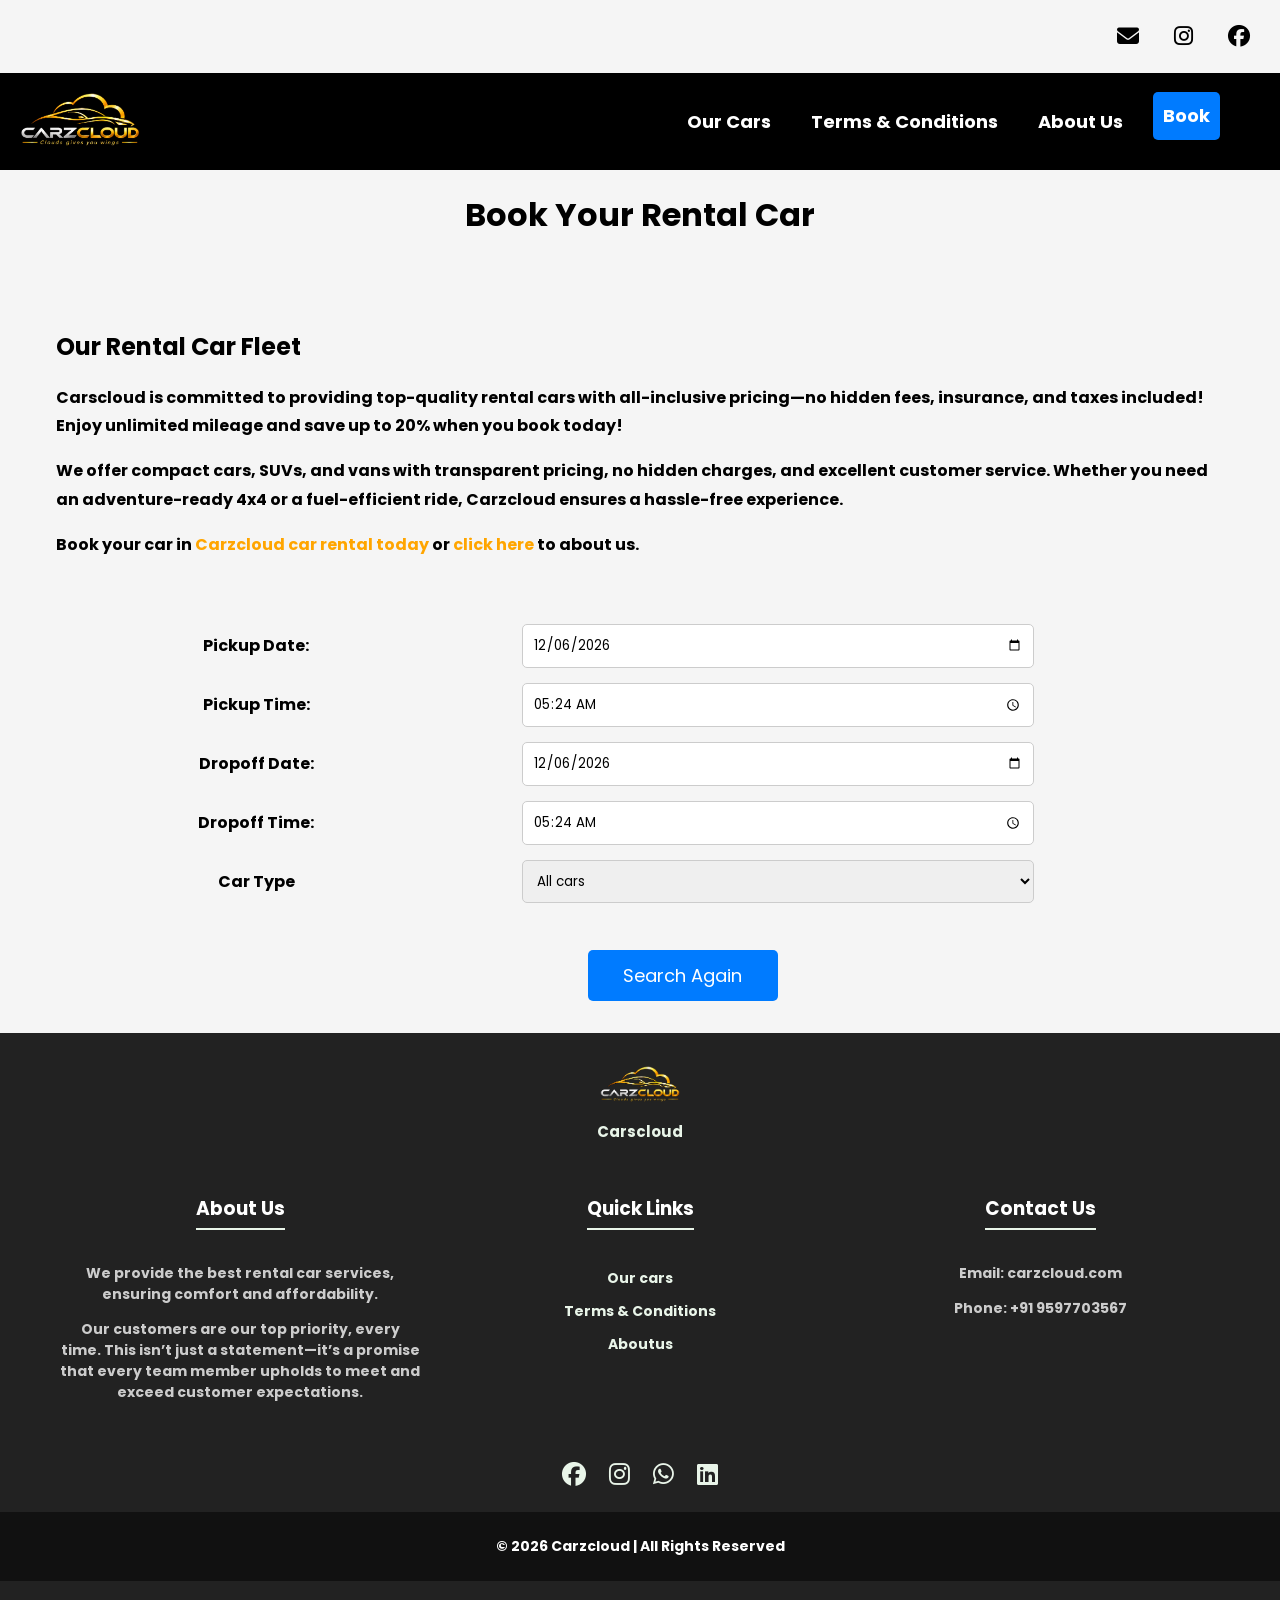
==== car.html @ d87f3efd "first commit" ====
<!DOCTYPE html>
<html lang="en">
<head>
  <meta charset="UTF-8" />
  <meta name="viewport" content="width=device-width, initial-scale=1.0"/>
  <title>Available Cars</title>
  <link href="https://fonts.googleapis.com/css2?family=Poppins:wght@300;500;700&display=swap" rel="stylesheet">
  <link rel="stylesheet" href="car.css">
  <link rel="stylesheet" href="https://cdnjs.cloudflare.com/ajax/libs/font-awesome/6.4.2/css/all.min.css">
  <style>
   
    /* ========== Responsive Design ========== */

    /* Tablets */
    @media (max-width: 992px) {
      .car-container {
        gap: 16px;
      }

      .car-card {
        width: 45%;
      }
    }

    /* Mobile Devices */
    @media (max-width: 600px) {
      .car-container {
        flex-direction: column;
        align-items: center;
      }

      .car-card {
        width: 90%;
      }
    }
  </style>
  <script>
    function toggleMenu() {
        document.querySelector('.nav-links').classList.toggle('active');
    }
</script>
</head>
<body>
  <div class="social-links">
    <a href="mailto:example@gmail.com" target="_blank">
        <i class="fa-solid fa-envelope"></i>
    </a>
    <a href="https://www.instagram.com" target="_blank">
        <i class="fa-brands fa-instagram"></i>
    </a>
    <a href="https://www.facebook.com" target="_blank">
        <i class="fa-brands fa-facebook"></i>
    </a>
</div>
<nav class="navbar" id="nav">
    <a href="index.html">
        <img src="logo1.png" alt="Logo" class="logo">
    </a>
    <div class="hamburger" onclick="toggleMenu()">&#9776;</div>
    <div class="nav-links">
        <a href="our-cars.html" class="one"><i class="fa-solid fa-car"></i>Our Cars</a>
        <a href="T&C.html" class="two"><i class="fa-solid fa-file-contract"></i>Terms & Conditions</a>
        <a href="Aboutus.html" class="three"><i class="fa-solid fa-info-circle"></i>About Us</a>
        
        <a href="car.html" class="book-btn four"><i class="fa-solid fa-calendar-check"></i>Book</a>
        <div class="icons">
            <a href="mailto:example@gmail.com" target="_blank">
                <i class="fa-solid fa-envelope"></i>
            </a>
            <a href="https://www.instagram.com" target="_blank">
                <i class="fa-brands fa-instagram"></i>
            </a>
            <a href="https://www.facebook.com" target="_blank">
                <i class="fa-brands fa-facebook"></i>
            </a>
        </div>
    </div>
</nav>


  <h1>Book Your Rental Car</h1>
  <section class="car-fleet">
    <h2>Our Rental Car Fleet</h2>
    <p><strong> Carscloud is committed to providing top-quality rental cars with all-inclusive pricing—no hidden fees, insurance, and taxes included! Enjoy unlimited mileage and save up to 20% when you book today!</strong></p>
    <p>We offer compact cars, SUVs, and vans with transparent pricing, no hidden charges, and excellent customer service. Whether you need an adventure-ready 4x4 or a fuel-efficient ride, Carzcloud ensures a hassle-free experience.</p>
    <p>
        Book your car in 
        <a href="book.html" class="green-link">Carzcloud car rental today</a> 
        or 
        <a href="Aboutus.html" class="orange-link">click here</a> 
        to about us.
      </p>
</section>

  <!-- Editable Form -->
  <form id="bookingForm">
    <div class="form-group">
        <label for="pickup-date">Pickup Date:</label>
        <input type="date" id="pickup-date" name="pickup-date" required>
    </div>

    <div class="form-group">
        <label for="pickup-time">Pickup Time:</label>
        <input type="time" id="pickup-time" name="pickup-time" required>
    </div>

    <div class="form-group">
        <label for="dropoff-date">Dropoff Date:</label>
        <input type="date" id="dropoff-date" name="dropoff-date" required>
    </div>

    <div class="form-group">
        <label for="dropoff-time">Dropoff Time:</label>
        <input type="time" id="dropoff-time" name="dropoff-time" required>
    </div>

    <div class="form-group">
      <label for="carType">Car Type</label>
      <select id="carTypeSelect" name="carType">
        <option value="all">All cars</option>
        <option value="sedan">Sedan</option>
        <option value="suv">SUV</option>
        <option value="mpv">MPV</option>
        <option value="hatchback">hatchback</option>
      </select>
    </div>

    <button type="submit" class="search-btn">Search Again</button>
  </form>

  <!-- SUV Section -->
  <div id="suv-section" class="car-section " data-type="suv" >
    <h4 id="suv">SUV</h4>
    
    <div class="car-container">
<!-- Car 1 -->
 
<div class="car-card">
  
  <img src="venue-2.avif" alt="Venue">
  <h4>V E N U E</h4>
  <p class="car-price">₹2500/day</p>
  <hr>
  <p><i class="fas fa-cogs"></i> Manual <span class="vertical-line"></span> <i class="fas fa-user"></i> 5 Passengers</p>
  <hr>
  <p><i class="fas fa-suitcase"></i> 3 Suitcase <span class="vertical-line"></span> <i class="fas fa-gas-pump"></i> Petrol</p>
  <hr>
  <p class="car-year"><i class="fas fa-chart-column"></i> Model : 2023</p>
  <a href="#" class="car-book-btn whatsapp-link" data-car="Venue">Book Now</a>
</div>

<!-- You can add more cars with the same structure and different data-car values -->




    <!-- Car 2 -->
    <div class="car-card">
      <img src="tata nexan.webp" alt="Tata Nexon">
      <h4>TATA NEXON (Sun Roof)</h4>
      <p class="car-price">₹2500/day</p>
      <hr>
      <p><i class="fas fa-cogs"></i> Manual <span class="vertical-line"></span> <i class="fas fa-user"></i> 5 Passengers</p>
      <hr>
      <p><i class="fas fa-suitcase"></i> 3 Suitcase <span class="vertical-line"></span> <i class="fas fa-gas-pump"></i> Petrol</p>
      <hr>
      <p class="car-year"><i class="fas fa-chart-column"></i> Model : 2023</p>
      <a href="#" class="car-book-btn whatsapp-link" data-car="Tata Nexon">Book Now</a>
    </div>

    <!-- Car 3 -->
    <div class="car-card">
      <img src="creta.jpg" alt="Creta">
      <h4>C R E T A</h4>
      <p class="car-price">₹2500/day</p>
      <hr>
      <p><i class="fas fa-cogs"></i> Manual <span class="vertical-line"></span> <i class="fas fa-user"></i> 5 Passengers</p>
      <hr>
      <p><i class="fas fa-suitcase"></i> 3 Suitcase <span class="vertical-line"></span> <i class="fas fa-gas-pump"></i> Petrol</p>
      <hr>
      <p class="car-year"><i class="fas fa-chart-column"></i> Model : 2023</p>
      <a href="#" class="car-book-btn whatsapp-link" data-car="Creta">Book Now</a>
    </div>
  </div>


  <!--Hatchback-->

  <div id="hatchback-section" class="car-section" data-type="hatchback"> 
    
  <h3 id="hatchback">HATCHBACK</h3>
  
  <div class="car-container">
    <!-- Car 1 -->
    <div class="car-card">
        <img src="swift.png" alt="Car 1">
        <h4>S W I F T</h4>
        <p class="car-price">₹2000/day</p> <!-- Price below car name -->
        <hr>
        <p><i class="fas fa-cogs"></i> Manual <span class="vertical-line"></span> <i class="fas fa-user"></i> 4 Passengers</p>
        <hr>
        <p><i class="fas fa-suitcase"></i> 2 Suitcase <span class="vertical-line"></span> <i class="fas fa-gas-pump"></i> Petrol</p>
        <hr>
        <p class="car-year"><i class="fas fa-chart-column"></i> Model : 2024</p> <!-- Year with calendar icon -->
        <a href="#" class="car-book-btn whatsapp-link" data-car="Swift">Book Now</a>
    </div>

    <!-- Car 2 -->
    <div class="car-card">
        <img src="baleno.jpg" alt="Car 1">
        <h4>B A L E N O</h4>
        <p class="car-price">₹2000/day</p> <!-- Price below car name -->
        <hr>
        <p><i class="fas fa-cogs"></i> Manual <span class="vertical-line"></span> <i class="fas fa-user"></i> 5 Passengers</p>
        <hr>
        <p><i class="fas fa-suitcase"></i>3 Suitcase <span class="vertical-line"></span> <i class="fas fa-gas-pump"></i> Petrol & Diesel</p>
        <hr>
        <p class="car-year"><i class="fas fa-chart-column"></i> Model : 2024</p> <!-- Year with calendar icon -->
        <a href="#" class="car-book-btn whatsapp-link" data-car="Baleno">Book Now</a>
    </div>

    <!-- Car 3 -->
    <div class="car-card">
        <img src="i20 asta.webp" alt="Car 1">
        <h4>i20  ASTA</h4>
        <p class="car-price">₹2000/day</p> <!-- Price below car name -->
        <hr>
        <p><i class="fas fa-cogs"></i> Manual <span class="vertical-line"></span> <i class="fas fa-user"></i> 5 Passengers</p>
        <hr>
        <p><i class="fas fa-suitcase"></i> 2 Suitcase <span class="vertical-line"></span> <i class="fas fa-gas-pump"></i> Diesel</p>
        <hr>
        <p class="car-year"><i class="fas fa-chart-column"></i> Model : 2020</p> <!-- Year with calendar icon -->
        <a href="#" class="car-book-btn whatsapp-link" data-car="i20 asta">Book Now</a>
    </div>


    <!-- Car 4 -->
    <div class="car-card">
        <img src="wagnor.png" alt="Car 1">
        <h4>W A G N O R</h4>
        <p class="car-price">₹2000/day</p> <!-- Price below car name -->
        <hr>
        <p><i class="fas fa-cogs"></i> Manual <span class="vertical-line"></span> <i class="fas fa-user"></i> 5 Passengers</p>
        <hr>
        <p><i class="fas fa-suitcase"></i> 2 Suitcase <span class="vertical-line"></span> <i class="fas fa-gas-pump"></i> Petrol & CNG</p>
        <hr>
        <p class="car-year"><i class="fas fa-chart-column"></i> Model : 2024</p> <!-- Year with calendar icon -->
        <a href="#" class="car-book-btn whatsapp-link" data-car="Wagnor">Book Now</a>
    </div>

    
</div>

  </div>
</div>
<div id="sedan-section" class="car-section" data-type="sedan"> <h3 id="sedan">SEDAN</h3>
  <div class="car-container">
      <!-- Car 1 -->
      <div class="car-card">
          <img src="swift dzire-2.png" alt="Car 1">
          <h4>SWIFT DZIRE </h4>
          <p class="car-price">₹2200/day</p> <!-- Price below car name -->
          <hr>
          <p>
              <i class="fas fa-cogs"></i> Manual 
              <span class="vertical-line"></span> 
              <i class="fas fa-user"></i> 5 Passengers
            </p>
            <hr>
            <p>
              <i class="fas fa-suitcase"></i> 2 Suitcase 
              <span class="vertical-line"></span> 
              <i class="fas fa-gas-pump"></i> Petrol
            </p>
            <hr>
          <p class="car-year"><i class="fas fa-chart-column"></i> Model : 2024</p> <!-- Year with calendar icon -->
            
          <a href="#" class="car-book-btn whatsapp-link" data-car="Swift dzire">Book Now</a>
      </div>
      <!-- Car 2 -->
      <div class="car-card">
          <img src="Ciaz.png" alt="Car 1">
          <h4> C I A Z (smart hybrid)</h4>
          <p class="car-price">₹2200/day</p> <!-- Price below car name -->
          <hr>
          <p><i class="fas fa-cogs"></i> Manual 
              <span class="vertical-line"></span> <i class="fas fa-user"></i> 5 Passengers</p>
          <hr>
          <p><i class="fas fa-suitcase"></i> 1 Suitcase <span class="vertical-line"></span> <i class="fas fa-gas-pump"></i> Petrol</p>
          <hr>
          <p class="car-year"><i class="fas fa-chart-column"></i> Model : 2024</p> <!-- Year with calendar icon -->
          <a href="#" class="car-book-btn whatsapp-link" data-car="Ciaz">Book Now</a>
      </div>
      <!-- Car 3 -->
      <div class="car-card">
          <img src="honda-amaze.jpeg" alt="Car 1">
          <h4>HONDA AMAZE</h4>
          <p class="car-price">₹2200/day</p> <!-- Price below car name -->
          <hr>
          <p><i class="fas fa-cogs"></i> Manual <span class="vertical-line"></span> <i class="fas fa-user"></i> 5 Passengers</p>
          <hr>
          <p><i class="fas fa-suitcase"></i> 2 Suitcase <span class="vertical-line"></span> <i class="fas fa-gas-pump"></i> Petrol</p>
          <hr>
          <p class="car-year"><i class="fas fa-chart-column"></i> Model : 2018</p> <!-- Year with calendar icon -->
          <a href="#" class="car-book-btn whatsapp-link" data-car="Honda Amaze">Book Now</a>
      </div>
  
      
  </div> </div>
<div id="mpv-section" class="car-section" data-type="mpv"> <!--MPV-->
  <h3 id="mpv">MPV</h3>
  <div class="car-container">
      
      <!-- Car 1 -->
      <div class="car-card">
          <img src="ertiga.webp" alt="Car 1">
          <h4>E R T I G A (smart hybrid)</h4>
          <p class="car-price">₹3000/day</p> <!-- Price below car name -->
          <hr>
          <p><i class="fas fa-cogs"></i> Manual <span class="vertical-line"></span> <i class="fas fa-user"></i> 7 Passengers</p>
          <hr>
          <p><i class="fas fa-suitcase"></i> 2 Suitcase <span class="vertical-line"></span> <i class="fas fa-gas-pump"></i> Petrol</p>
          <hr>
          <p class="car-year"><i class="fas fa-chart-column"></i> Model : 2024</p> <!-- Year with calendar icon -->
          <a href="#" class="car-book-btn whatsapp-link" data-car="Ertiga">Book Now</a>
      </div>
      <!-- Car 2 -->
      <div class="car-card">
          <img src="crista.jpg" alt="Car 1">
          <h4> C R I S T A</h4>
          <p class="car-price">₹3000/day</p> <!-- Price below car name -->
          <hr>
          <p><i class="fas fa-cogs"></i> Manual <span class="vertical-line"></span> <i class="fas fa-user"></i> 8 Passengers</p>
          <hr>
          <p><i class="fas fa-suitcase"></i> 2 Suitcase <span class="vertical-line"></span> <i class="fas fa-gas-pump"></i> Diesel</p>
          <hr>
          <p class="car-year"><i class="fas fa-chart-column"></i> Model : 2022</p> <!-- Year with calendar icon -->
          <a href="#" class="car-book-btn whatsapp-link" data-car="Crista">Book Now</a>
      </div>
      <!-- Car 3 -->
      <div class="car-card">
          <img src="innova.avif" alt="Car 1">
          <h4>I N N O V A</h4>
          <p class="car-price">₹3000/day</p> <!-- Price below car name -->
          <hr>
          <p><i class="fas fa-cogs"></i> Manual <span class="vertical-line"></span> <i class="fas fa-user"></i> 8 Passengers</p>
          <hr>
          <p><i class="fas fa-suitcase"></i> 3 Suitcase <span class="vertical-line"></span> <i class="fas fa-gas-pump"></i> Diesel</p>
          <hr>
          <p class="car-year"><i class="fas fa-chart-column"></i> Model : 2011</p> <!-- Year with calendar icon -->
          <a href="#" class="car-book-btn whatsapp-link" data-car="Innova">Book Now</a>
      </div>
  
      <!-- Car 4 -->
      <div class="car-card">
          <img src="xl6.webp" alt="Car 1">
          <h4>XL 6 </h4>
          <p class="car-price">₹3000/day</p> <!-- Price below car name -->
          <hr>
          <p><i class="fas fa-cogs"></i> Manual <span class="vertical-line"></span> <i class="fas fa-user"></i> 6 Passengers</p>
          <hr>
          <p><i class="fas fa-suitcase"></i> 3 Suitcase <span class="vertical-line"></span> <i class="fas fa-gas-pump"></i> Petrol</p>
          <hr>
          <p class="car-year"><i class="fas fa-chart-column"></i> Model : 2024</p> <!-- Year with calendar icon -->
          <a href="#" class="car-book-btn whatsapp-link" data-car="XL 6">Book Now</a>
      </div>
  
      <!-- Car 5 -->
      <div class="car-card">
          <img src="kia.webp" alt="Car 1">
          <h4>KIA CAREAMS</h4>
          <p class="car-price">₹3000/day</p> <!-- Price below car name -->
          <hr>
          <p><i class="fas fa-cogs"></i> Manual <span class="vertical-line"></span> <i class="fas fa-user"></i> 8 Passengers</p>
          <hr>
          <p><i class="fas fa-suitcase"></i> 3 Suitcase <span class="vertical-line"></span> <i class="fas fa-gas-pump"></i> Petrol</p>
          <hr>
          <p class="car-year"><i class="fas fa-chart-column"></i> Model : 2024</p> <!-- Year with calendar icon -->
          <a href="#" class="car-book-btn whatsapp-link" data-car="KIA Careams">Book Now</a>
      </div>
  
      <!-- Car 6 -->
      <div class="car-card">
          <img src="rumion.avif" alt="Car 1">
          <h4>R U M I O N</h4>
          <p class="car-price">₹3000/day</p> <!-- Price below car name -->
          <hr>
          <p><i class="fas fa-cogs"></i> Manual <span class="vertical-line"></span> <i class="fas fa-user"></i> 7 Passengers</p>
          <hr>
          <p><i class="fas fa-suitcase"></i> 3 Suitcase <span class="vertical-line"></span> <i class="fas fa-gas-pump"></i> Petrol</p>
          <hr>
          <p class="car-year"><i class="fas fa-chart-column"></i> Model : 2024</p> <!-- Year with calendar icon -->
          <a href="#" class="car-book-btn whatsapp-link" data-car="Rumion">Book Now</a>
      </div>
  
        
  
      
  </div>
  </div>


    <script>
      //datetime-setup-js
      document.addEventListener('DOMContentLoaded', function () {
        const pickupDateInput = document.getElementById('pickup-date');
        const pickupTimeInput = document.getElementById('pickup-time');
        const dropoffDateInput = document.getElementById('dropoff-date');
        const dropoffTimeInput = document.getElementById('dropoff-time');

        // Pad single digits for time
        function pad(n) {
          return n < 10 ? '0' + n : n;
        }

        const now = new Date();

        // Get current date and time in the correct format
        const year = now.getFullYear();
        const month = pad(now.getMonth() + 1); // Months are zero-based, so we add 1
        const day = pad(now.getDate());
        const hours = pad(now.getHours());
        const minutes = pad(now.getMinutes());

        // Format the date as YYYY-MM-DD and time as HH:MM
        const currentDate = `${year}-${month}-${day}`;
        const currentTime = `${hours}:${minutes}`;

        // Set the min attribute to ensure users can't select a past date or time
        pickupDateInput.min = currentDate;
        dropoffDateInput.min = currentDate;

        // Set the value of the inputs to the current date and time
        pickupDateInput.value = currentDate;
        pickupTimeInput.value = currentTime;
        dropoffDateInput.value = currentDate;
        dropoffTimeInput.value = currentTime;
      });
      //url-prefill-js
      function getQueryParam(param) {
        const urlParams = new URLSearchParams(window.location.search);
        return urlParams.get(param);
      }

      // Pre-fill form
      const pickupVal = getQueryParam("pickup");
      const dropoffVal = getQueryParam("dropoff");
      const carTypeVal = getQueryParam("carType");

      if (pickupVal) document.getElementById("pickup-date").value = pickupVal.split("T")[0];
      if (dropoffVal) document.getElementById("dropoff-date").value = dropoffVal.split("T")[0];
      if (carTypeVal) document.getElementById("carType").value = carTypeVal;

      // Show only matching section
      const carSections = document.querySelectorAll('.car-section');
carSections.forEach(section => {
  if (section.dataset.type === carTypeVal) {
    section.style.display = 'block'; // or 'flex' if you're using flex layout
  } else {
    section.style.display = 'none';
  }
});


      // Form-submit-js
      document.getElementById("bookingForm").addEventListener("submit", function (e) {
        e.preventDefault(); // Prevent form from submitting normally

        const pickupDate = document.getElementById("pickup-date").value;
        const pickupTime = document.getElementById("pickup-time").value;
        const dropoffDate = document.getElementById("dropoff-date").value;
        const dropoffTime = document.getElementById("dropoff-time").value;
        const carType = document.getElementById("carType").value;

        if (!pickupDate || !pickupTime || !dropoffDate || !dropoffTime || !carType) {
          alert("Please fill in all fields!");
          return;
        }

        const pickup = `${pickupDate}T${pickupTime}`;
        const dropoff = `${dropoffDate}T${dropoffTime}`;
        const query = `pickup=${encodeURIComponent(pickup)}&dropoff=${encodeURIComponent(dropoff)}&carType=${encodeURIComponent(carType)}`;
        window.location.href = `car.html?${query}`;
      });
    </script>

    <!--whatsapp-handler-js -->
    <script>
      const phoneNumber = '919597703567'; // Your WhatsApp number in international format (without +)
    
      // Attach click listener to all buttons with the class .whatsapp-link
      document.querySelectorAll('.whatsapp-link').forEach(button => {
        button.addEventListener('click', function (e) {
          e.preventDefault();
    
          // Get the car name from the clicked button
          const carName = this.getAttribute('data-car');
    
          // Get pickup and dropoff values
          const pickupDate = document.getElementById("pickup-date").value;
          const pickupTime = document.getElementById("pickup-time").value;
          const dropoffDate = document.getElementById("dropoff-date").value;
          const dropoffTime = document.getElementById("dropoff-time").value;
    
          // Format the WhatsApp message
          const message = `Hi, I would like to book a car.\n\n Pick-Up: ${pickupDate} at ${pickupTime}\n Drop-Off: ${dropoffDate} at ${dropoffTime}\n  Selected Car: ${carName}`;
    
          // Create the WhatsApp URL
          const whatsappURL = `https://wa.me/${phoneNumber}?text=${encodeURIComponent(message)}`;
    
          // Open WhatsApp in a new tab
          window.open(whatsappURL, '_blank');
        });
      });
    </script>
    <!-- Cars Filterations-js-->
    <script>
      document.getElementById('carTypeSelect').addEventListener('change', function () {
        const selected = this.value;
        const sections = document.querySelectorAll('.car-section');
    
        sections.forEach(section => {
          if (selected === 'all' || section.dataset.type === selected) {
            section.style.display = 'block';
          } else {
            section.style.display = 'none';
          }
        });
      });
    </script>
    <!--smooth-scroll-filter-js-->
    <script>
      document.getElementById("bookingForm").addEventListener("submit", function(e) {
        e.preventDefault();
    
        const selectedType = document.getElementById("carType").value;
        const carSections = document.querySelectorAll(".car-section");
    
        carSections.forEach(section => {
          if (section.dataset.type === selectedType) {
            section.style.display = "block";
          } else {
            section.style.display = "none";
          }
        });
    
        const activeSection = document.querySelector(`.car-section[data-type="${selectedType}"]`);
        if (activeSection) {
          activeSection.scrollIntoView({ behavior: "smooth" });
        }
      });
    
      document.querySelectorAll(".whatsapp-link").forEach(button => {
        button.addEventListener("click", function (e) {
          e.preventDefault();
          const carName = this.dataset.car;
          const pickupDate = document.getElementById("pickup-date").value;
          const pickupTime = document.getElementById("pickup-time").value;
          const dropoffDate = document.getElementById("dropoff-date").value;
          const dropoffTime = document.getElementById("dropoff-time").value;
    
          const message = `Hi! I want to book the ${carName}.\nPickup: ${pickupDate} at ${pickupTime}\nDropoff: ${dropoffDate} at ${dropoffTime}`;
          const whatsappURL = `https://wa.me/919500423279?text=${encodeURIComponent(message)}`;
    
          window.open(whatsappURL, "_blank");
        });
      });
    </script>
    
    <!--Footer-->
     <!--Footer-->
 <footer class="footer">
  <div class="footer-top">
      <a href="index.html">
      <img src="logo1.png" alt="Company Logo" class="footer-logo">
      <h2 class="company-name">Carscloud</h2>
  </a>
  </div>
  
  <div class="footer-container">
      <div class="footer-section">
          <h3>About Us</h3>
          <p>We provide the best rental car services, ensuring comfort and affordability.</p>
          <p>Our customers are our top priority, every time. This isn’t just a statement—it’s a promise that every team member upholds to meet and exceed customer expectations.</p>
      </div>
      <div class="footer-section">
          <h3>Quick Links</h3>
          <ul>
            <li><a href="our-cars.html">Our cars</a></li>
            <li><a href="T&C.html">Terms & Conditions</a></li>
            <li><a href="Aboutus.html">Aboutus</a></li>
              
          </ul>
      </div>
      <div class="footer-section">
          <h3>Contact Us</h3>
          <p>Email: <a href="mailto:info@yourrental.com">carzcloud.com</a></p>
          <p>Phone: +91 9597703567</p>
          <p></p>
      </div>
  </div>

  <div class="fsocial-links">
      <a href="https://facebook.com" target="_blank"><i class="fab fa-facebook"></i></a>
      <a href="https://www.instagram.com/wheelz_45/profilecard/?igsh=aXlkZXZvZGpjbXlo" target="_blank"><i class="fab fa-instagram"></i></a>
      <a href="https://wa.me/919876543210" target="_blank"><i class="fab fa-whatsapp"></i></a>
      <a href="https://linkedin.com" target="_blank"><i class="fab fa-linkedin"></i></a>
  </div>

  <div class="footer-bottom">
      <p>&copy; 2026 Carzcloud | All Rights Reserved</p>
  </div>
</footer>


  
</body>
</html>
---- car.css ----
* {
    max-width: 100%;
    box-sizing: border-box;
    box-sizing: border-box;
    font-family: 'Poppins', sans-serif;
}
 
        body {
            font-weight: bold;
            font-family: 'Poppins', sans-serif;
            margin: 0;
            padding: 0;
            background: none;
        }
        .social-links {
            display: flex;
            justify-content: flex-end;
            gap: 15px;
            padding: 10px 20px;
        }
        .social-links a {
            
            font-size: 22px;
            padding: 10px;
            border-radius: 50%;
            color: white;
            text-decoration: none;
            transition: 0.3s;
        }
        .social-links a:hover {
            background-color: rgba(0, 0, 0, 0.1);
        }
        .social-links a[href^="mailto"]:hover {
            background-color: #D44638;
            color: white;
        }
        .social-links a[href*="instagram"]:hover {
            background-color: #C13584;
            color: white;
        }
        .social-links a[href*="facebook"]:hover {
            background-color: #1877F2;
            color: white;
        }
        .navbar {
            display: flex;
            align-items: center;
            justify-content: space-between;
            padding: 15px 20px;
            background-color: rgba(255, 255, 255, 0.8);
            position: relative;
            z-index: 1;
        }

        #nav{
            width: 100%;
            height: 100%;
        }
        .logo {
            width: 120px;
            cursor: pointer;
        }
        .nav-links {
            display: flex;
            flex-direction: row;
            gap: 20px;
        }
        .nav-links a {
            text-decoration: none;
            font-size: 18px;
            padding: 10px;
            display: flex;
            align-items: center;
            gap: 10px;
        }

        
        .nav-links a i {
            display: none;
        }
        .book-btn {
            background-color: #007BFF;
            color: white;
            padding: 12px 30px;
            border-radius: 5px;
            text-decoration: none;
            font-size: 18px;
            transition: 0.3s;
        }
        .book-btn:hover {
            background-color: #0056b3;
        }
        .hamburger {
            display: none;
            font-size: 30px;
            cursor: pointer;
        }
        
        
        @media (max-width: 768px) {
            .social-links {
                display: none;
            }
            .hamburger {
                display: block;
                color: white;
            }
            .nav-links {
                display: none;
                flex-direction: column;
                align-items: center;
                width: 100%;
                position: absolute;
                top: 100%;
                left: 0;
                background-color: white;
            }
            .nav-links.active {
                display: flex;
            }
            .nav-links a i {
                display: inline;
            }
            .nav-links .icons {
                display: flex;
                flex-direction: row;
                justify-content: center;
                padding: 10px 0;
            }
        }
        
       .hero-section {
    display: flex;
    justify-content: space-between;
    align-items: center;
    padding: 50px;
    color: black;
    height: 550px;
    position: relative; /* Ensures pseudo-element is positioned correctly */
    z-index: 0; /* Set to 0 to be below the navbar */
}

/* Add a dull overlay to just the background */
.hero-section::before {
    content: '';
    position: absolute;
    top: 0;
    left: 0;
    right: 0;
    bottom: 0;
    background: url('1.jpg') no-repeat center center/cover; /* Background image */
    filter: brightness(50%); /* Dull the background image */
    z-index: -1; /* Ensure the overlay is behind the text */
}

/* Navbar styles */
.navbar {
    position: relative;
    z-index: 10; /* Ensure navbar stays above the background */
    display: flex;
    align-items: center;
    justify-content: space-between;
    padding: 15px 20px;
    background-color: rgba(255, 255, 255, 0.8);
    width: 100%;
}
  body {
      font-family: Arial, sans-serif;
      margin: 0;
      padding: 0;
      background-color: #f5f5f5;
      text-align: center;
    }
    .form-container {
        color: lightseagreen;
        background: rgba(255, 255, 255, 0);
        padding: 20px;
        border-radius: 10px;
        width: 450px;
        margin-left: 150px;  /* Added margin to push the form to the right */
        display: block;
        order: 1; /* Order 1 for desktop */
    }
    .form-container i{
        color: lightblue;
    }
    .form-group {
        display: flex;
        align-items: center;
        gap: 10px;
        margin-bottom: 15px;
    }

    .form-group label {
        width: 40%;
    }

    input {
        width: 40%;
        padding: 10px;
        border-radius: 5px;
        border: 1px solid #ccc;
    }
    select{
        position: relative;
        z-index: 9999; /* Makes sure the dropdown is above other content */
        width: 40%;
        padding: 10px;
        border-radius: 5px;
        border: 1px solid #ccc;
    }
    .search-btn {
        background-color: #007BFF;
        color: white;
        padding: 12px 20px;
        border: none;
        border-radius: 5px;
        font-size: 18px;
        cursor: pointer;
        transition: background-color 0.3s;
        margin-left: 85px;
        width: 190px;
        margin-top: 2rem;
        margin-bottom: 2rem;
    }

    .search-btn:hover {
        background-color: #0056b3;
    }

    .date-time {
        display: flex;
        gap: 10px;
    }

    

    /* Booking Text */
    .booking-text {
        font-size: 32px;
        font-weight: bold;
        text-align: left;
    }

    .social-links {
      display: flex;
      justify-content: flex-end;
      gap: 15px;
      padding: 10px 20px;
  }
  .social-links a {
      font-size: 22px;
      padding: 10px;
      border-radius: 50%;
      color: black;
      text-decoration: none;
      transition: 0.3s;
  }
  .social-links a:hover {
      background-color: rgba(0, 0, 0, 0.1);
  }
  .social-links a[href^="mailto"]:hover {
      background-color: #D44638;
      color: white;
  }
  .social-links a[href*="instagram"]:hover {
      background-color: #C13584;
      color: white;
  }
  .social-links a[href*="facebook"]:hover {
      background-color: #1877F2;
      color: white;
  }
    .navbar {
      display: flex;
      align-items: center;
      justify-content: space-between;
      padding: 15px 20px;
      background-color: rgba(255, 255, 255, 0.8);
      position: relative;
      z-index: 1;
  }

  #nav{
    width: 100%;
    height: 100%;
    background-color: black;
  }
  .logo {
      width: 120px;
      cursor: pointer;
  }
  .nav-links {
      display: flex;
      flex-direction: row;
      gap: 20px;
  }
  .nav-links a {
      text-decoration: none;
      color: white;
      font-size: 18px;
      padding: 10px;
      display: flex;
      align-items: center;
      gap: 10px;
      transition: color 0.3s ease;
  }
  .nav-links a:hover {
      color: orange;
  }
  .nav-links a i {
      display: none;
  }
  .book-btn {
      background-color: #007BFF;
      color: white;
      padding: 12px 30px;
      border-radius: 5px;
      text-decoration: none;
      font-size: 18px;
      transition: 0.3s;
      margin-bottom: 0.7rem;
  }
  .book-btn:hover {
      background-color: #0056b3;
  }
  
  /* Mobile Styles */
  .hamburger {
      display: none;
      font-size: 30px;
      cursor: pointer;
  }
  .desktop-car-links{
      gap: 10rem;
  }
  
  /* Desktop Styles */
  @media (min-width: 769px) {
      .desktop-car-links {
          display: flex;
          justify-content: center;
          background-color: rgba(255, 255, 255, 0.8);
          padding: 10px 20px;
      }
      .desktop-car-links a {
          padding: 10px 15px;
          color: black;
          text-decoration: none;
      }
      .desktop-car-links a:hover {
          color: orange;
      }
  
      /* Horizontal line between the desktop car links */
      .desktop-car-links a + a {
          border-left: 1px solid #ddd; /* Adds vertical lines between links */
      }
  
      /* Hide mobile car links in desktop view */
      .mobile-car-links {
          display: none;
      }
  }
  
  /* Mobile Styles */
  @media (max-width: 768px) {
      .social-links {
          display: none;
      }
      .hamburger {
          display: block;
      }
      .nav-links {
          display: none;
          flex-direction: column;
          align-items: center;
          width: 100%;
          position: absolute;
          top: 100%;
          left: 0;
          background-color: white;
      }
      .nav-links.active {
          display: flex;
      }
      .nav-links a i {
          display: inline;
      }
      .nav-links .icons {
          display: flex;
          flex-direction: row;
          justify-content: center;
          padding: 10px 0;
      }
  
      /* Ensure space between links */
      .nav-links a {
          padding: 15px 20px;
          text-decoration: none;
          color: black;
      }
  
      /* Horizontal line styling for mobile links */
      .nav-links a + a {
          border-top: 1px solid #ddd;  /* Adds horizontal lines between links */
      }
  
      /* Hide desktop car links in mobile view */
      .desktop-car-links {
          display: none;
      }
      
      /* Display car links in the hamburger menu */
      .mobile-car-links {
          display: flex;
          flex-direction: column;
          align-items: center;
      }
      .mobile-car-links a {
          padding: 15px 20px;
          text-decoration: none;
          color: black;
      }
  
      /* Horizontal lines for mobile car links */
      .mobile-car-links a + a {
          border-top: 1px solid #ddd;  /* Adds horizontal lines between links in mobile */
      }
  }
    
    
    
    /* Car Fleet Section */
    .car-fleet {
      text-align: left;
      margin: 0 auto;
      max-width: 1200px;
      padding: 3rem 1rem;
    }
    .car-fleet h2 {
      margin-left: 0;
    }
    .car-fleet p {
      margin-top: 1rem;
      line-height: 1.8;
    }
    .car-fleet a {
      text-decoration: none;
      font-weight: bold;
    }
    .green-link,
    .orange-link {
      color: orange;
    }
    
    /* Section Headings */
    #sedan, 
  #hatchback,
  #suv,
  #mpv {
    text-align: center;
    margin: 4rem auto 2rem auto;
    font-size: 2.7rem;
    max-width: 90%;
  }
  
    /* Car Cards Container */
    .car-container {
      display: flex;
      justify-content: center;
      align-items: stretch;
      gap: 20px;
      flex-wrap: wrap;
      padding: 20px;
    }
    
    /* Car Cards */
    .car-card {
      background: white;
      padding: 20px;
      border-radius: 10px;
      box-shadow: 0 4px 8px rgba(0, 0, 0, 0.2);
      width: 300px;
      text-align: center;
      transition: transform 0.3s ease-in-out;
      display: flex;
      flex-direction: column;
      justify-content: space-between;
      height: 100%;
      
    }
    
    .car-card:hover {
      transform: translateY(-10px);
    }
    .car-card img {
      height: 160px;
      width: 100%;
      object-fit: cover;
      border-radius: 10px;
    }
    .car-card hr {
      width: 80%;
      margin: 10px auto;
    }
    .car-card p {
      display: flex;
      justify-content: center;
      align-items: center;
      gap: 4.9px;
      font-size: 11.8px;
      flex-wrap: nowrap;
    }
    .car-card p span {
      display: inline; /* Or inline-block */
    }
    .car-card h4 {
      margin: 10px 0;
      font-size: 18px;
    }
    .car-price {
      font-size: 1.2rem;
      color: #28a745; /* Green color */
      font-weight: bold;
      margin-top: 5px;
      margin-bottom: 10px; /* Space below the price */
    }
    .car-year {
      font-size: 1rem;
      color: #333;  /* Dark color for year */
      margin-top: 10px;
      font-weight: bold;
      display: flex;
      align-items: center;
    }
    
    .car-year i {
      margin-right: 5px;  /* Space between icon and year */
      color: black;  /* Icon color */
    }
    
    /* Book Now Button */
    .car-book-btn {
      display: inline-block;
      margin-top: auto;
      padding: 10px 15px;
      background: #ffcc00;
      color: #222;
      text-decoration: none;
      font-weight: bold;
      border-radius: 5px;
      transition: background 0.3s ease;
    }
    .car-book-btn:hover {
      background: #ff9900;
    }
    
    /* Vertical Line */
    .vertical-line {
      display: inline-block;
      width: 2px;
      height: 20px;
      background-color: #555;
      margin: 0 10px;
    }
    
    /* CTA Text */
    .cta-text {
      text-align: left;
      font-size: 1rem;
      line-height: 1.6;
      padding: 1rem;
      margin: 0 auto 3rem;
      max-width: 1000px;
      color: #333;
    }
    .cta-text a {
      text-decoration: none;
      font-weight: bold;
    }
    .green-link,
    .orange-link {
      color: orange;
    }
    
    /* ========== Responsive Design ========== */
    
    /* Tablets */
    @media (max-width: 992px) {
      .car-fleet {
        padding: 2rem 1rem;
        margin-left: auto;
        margin-right: auto;
      }
    
      #small-cars,
      #medium-cars {
        font-size: 1.5rem;
        margin-left: 1rem;
      }
    
      .car-container {
        gap: 16px;
      }
    
      .car-card {
        width: 45%;
      }
    }
    
    /* Mobile Devices */
    @media (max-width: 600px) {
      .cars-navbar {
        flex-direction: column;
        align-items: center;
        gap: 10px;
      }
    
      .car-container {
        flex-direction: column;
        align-items: center;
      }
    
      .car-card {
        width: 90%;
      }
    
      .cta-text {
        font-size: 0.9rem;
        padding: 0.5rem;
        margin: 1rem;
      }
    
      #small-cars,
      #medium-cars,
      #large-cars,
      #Largest-cars
       {
        font-size: 2.0rem;
        text-align: center;
      }
    }
    /*Footer*/
            /*Footer*/
            .footer {
              background-color: #222;
              color: #fff;
              padding: 30px 0;
              text-align: center;
          }
          .footer-top {
              display: flex;
              flex-direction: column;
              align-items: center;
              margin-bottom: 20px;
          }
          .footer-top a{
              text-decoration: none;
          }
          .footer-top h2{
              font-size: 15px;
          }
          .footer-logo {
              width: 80px;
              height: auto;
          }
          .company-name {
              font-size: 22px;
              margin-top: 10px;
              color: #e9f5e9;
          }
          .footer-container {
              display: flex;
              flex-wrap: wrap;
              justify-content: space-around;
              max-width: 1200px;
              margin: auto;
          }
          .footer-section {
              width: 30%;
              margin-bottom: 20px;
          }
          .footer-section h3 {
              border-bottom: 2px solid #e9f5e9;
              display: inline-block;
              padding-bottom: 5px;
          }
          .footer-section p,
          .footer-section a {
              color: #ccc;
              text-decoration: none;
              font-size: 14px;
          }
          .footer-section ul {
              list-style: none;
              padding: 0;
          }
          .footer-section ul li {
              margin: 8px 0;
          }
          .footer-section ul li a {
              color: #e9f5e9;
              transition: 0.3s;
          }
          .footer-section ul li a:hover {
              color: #fff;
          }
          .fsocial-links {
              margin: 20px 0;
          }
          .fsocial-links a {
              color: #e9f5e9;
              font-size: 24px;
              margin: 0 10px;
              transition: 0.3s;
          }
          .fsocial-links a:hover {
              color: #fff;
          }
          .footer-bottom {
              background-color: #111;
              padding: 10px 0;
              font-size: 14px;
          }
          @media (max-width: 768px) {
              .footer-container {
                  flex-direction: column;
                  align-items: center;
                  text-align: center;
              }
              .footer-section {
                  width: 80%;
              }
          }
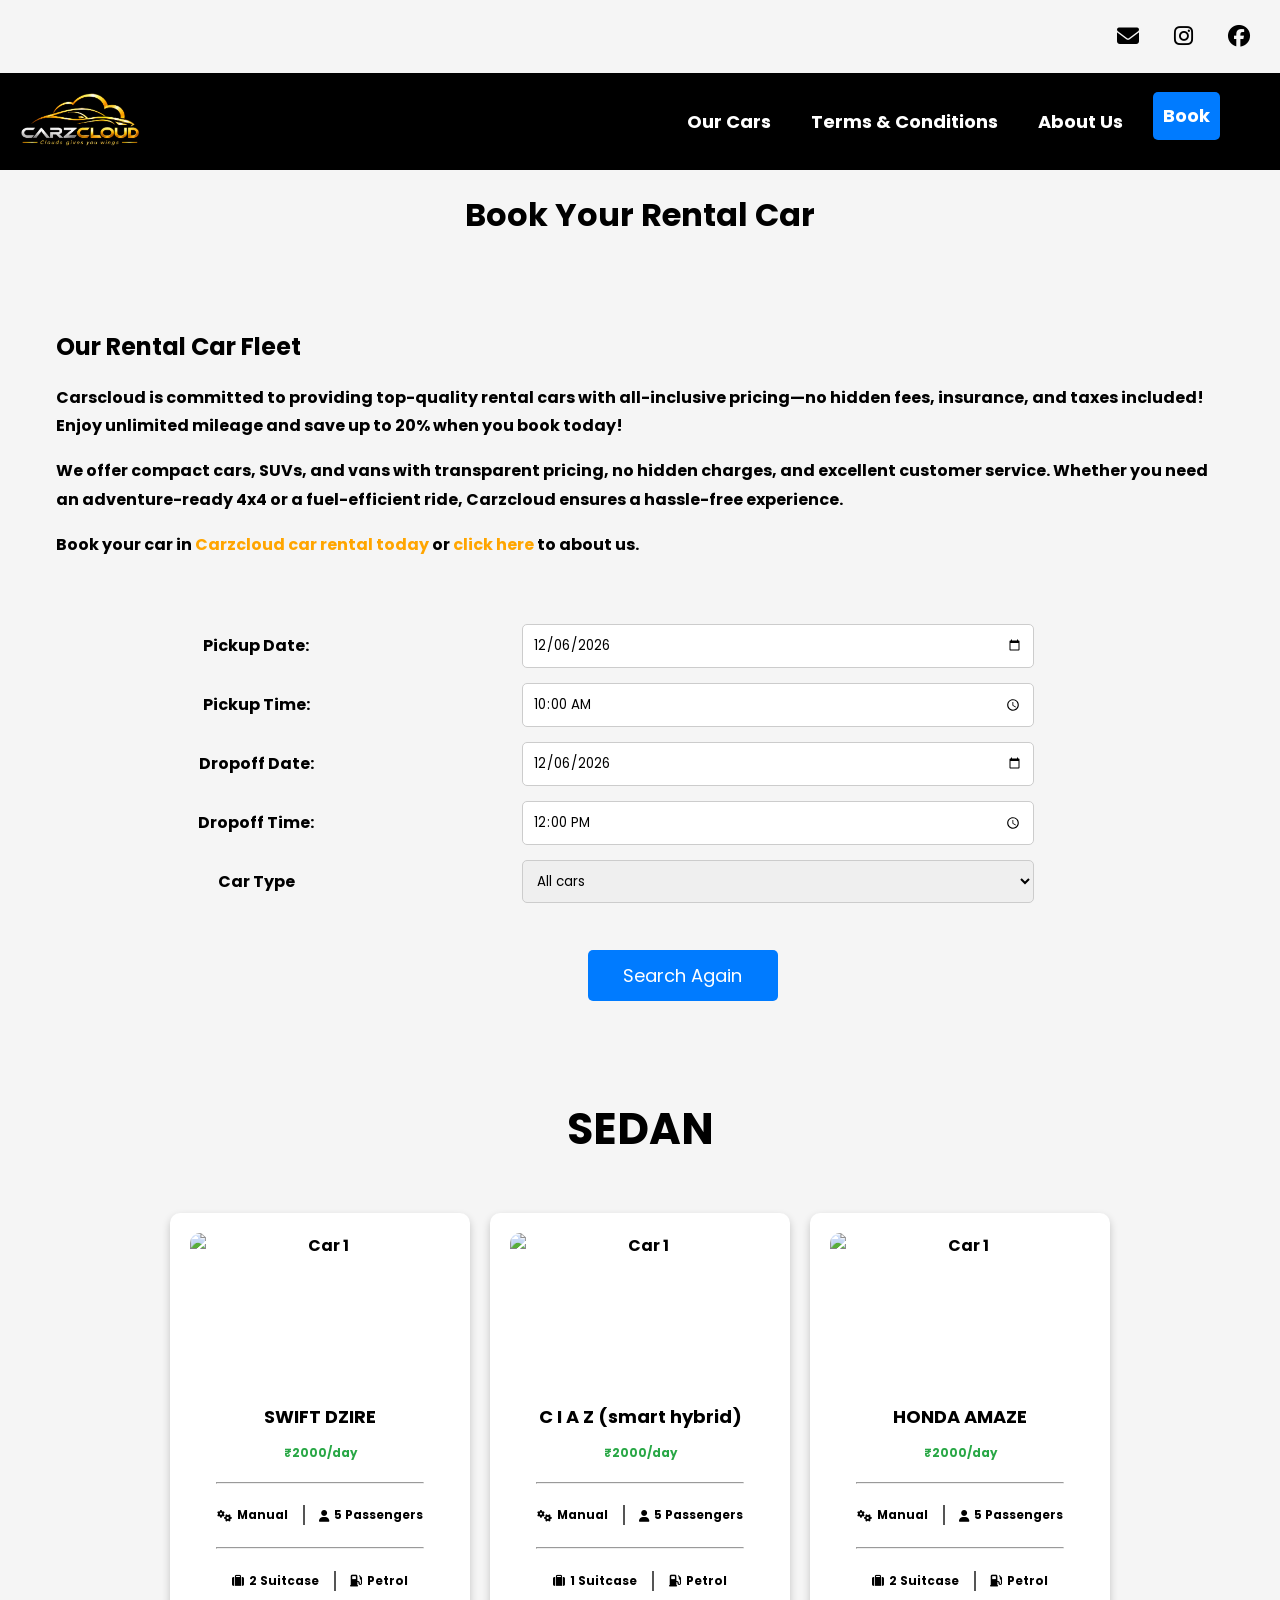
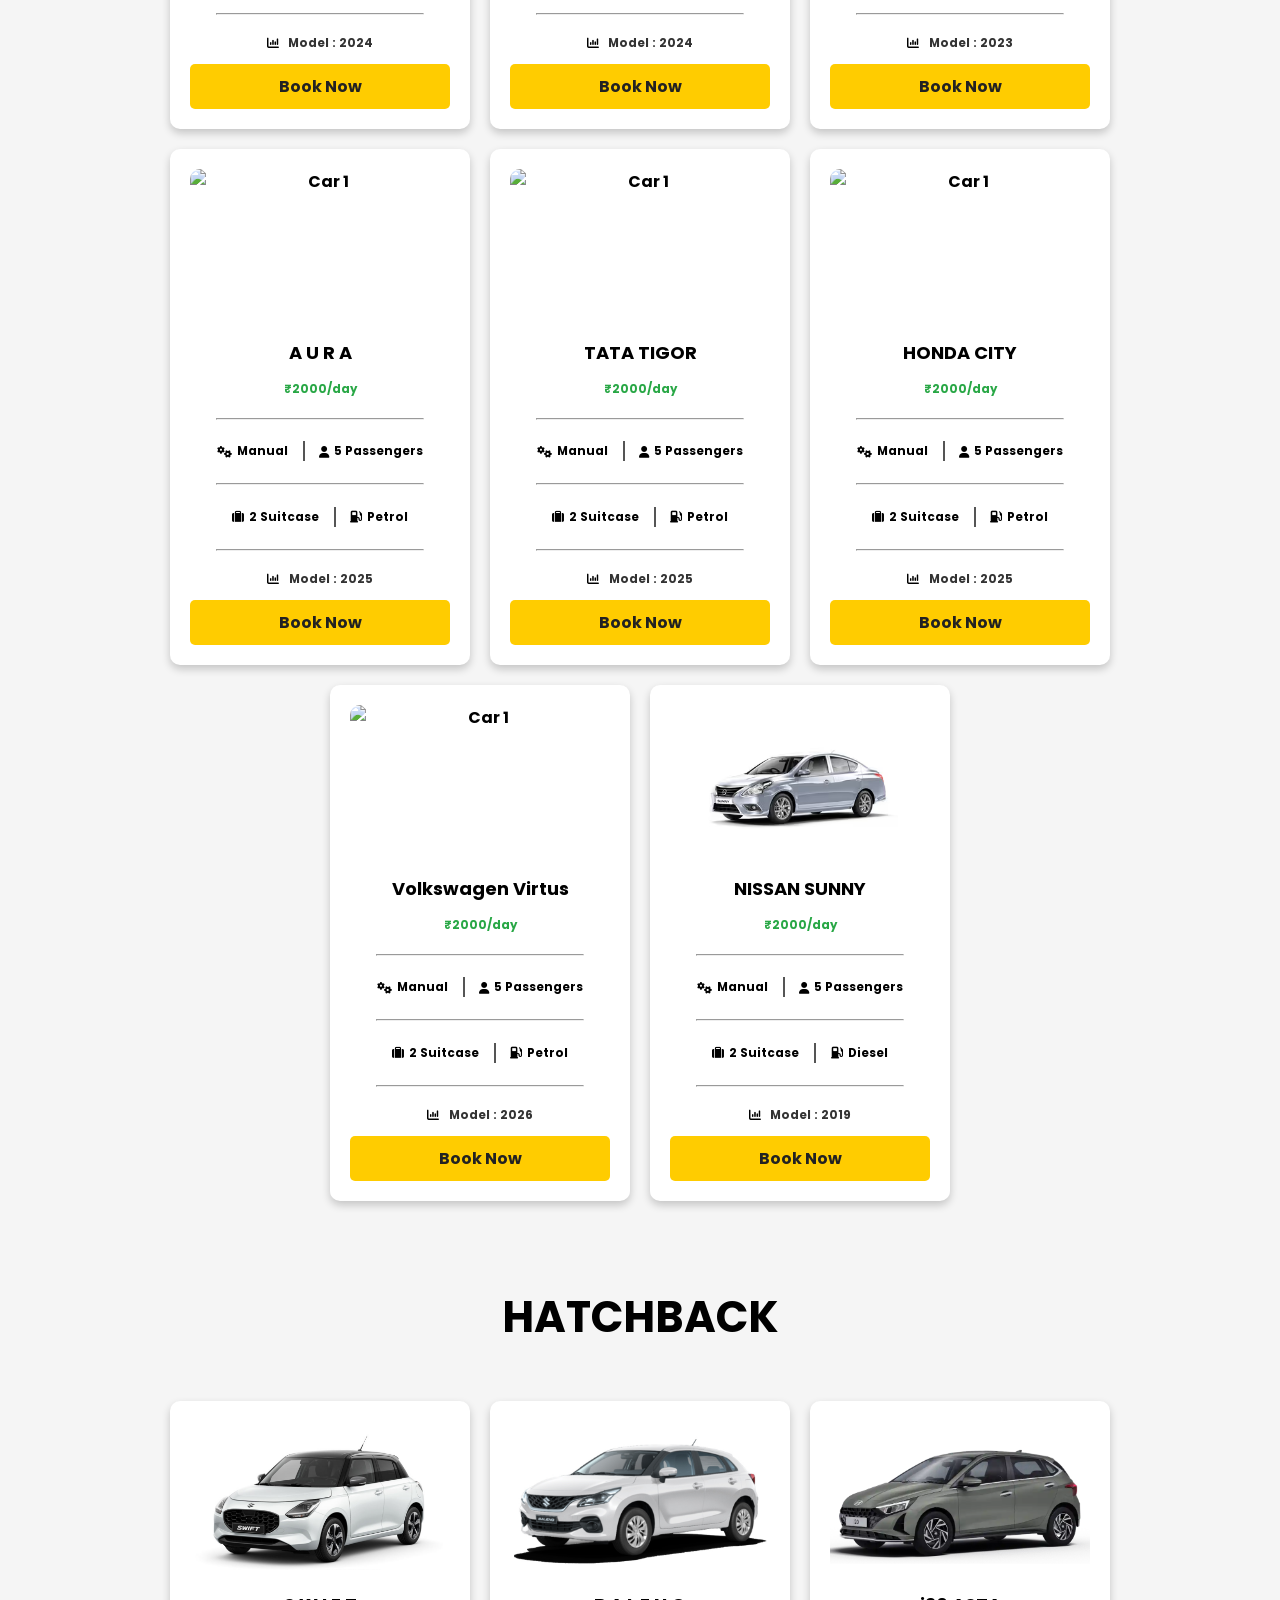
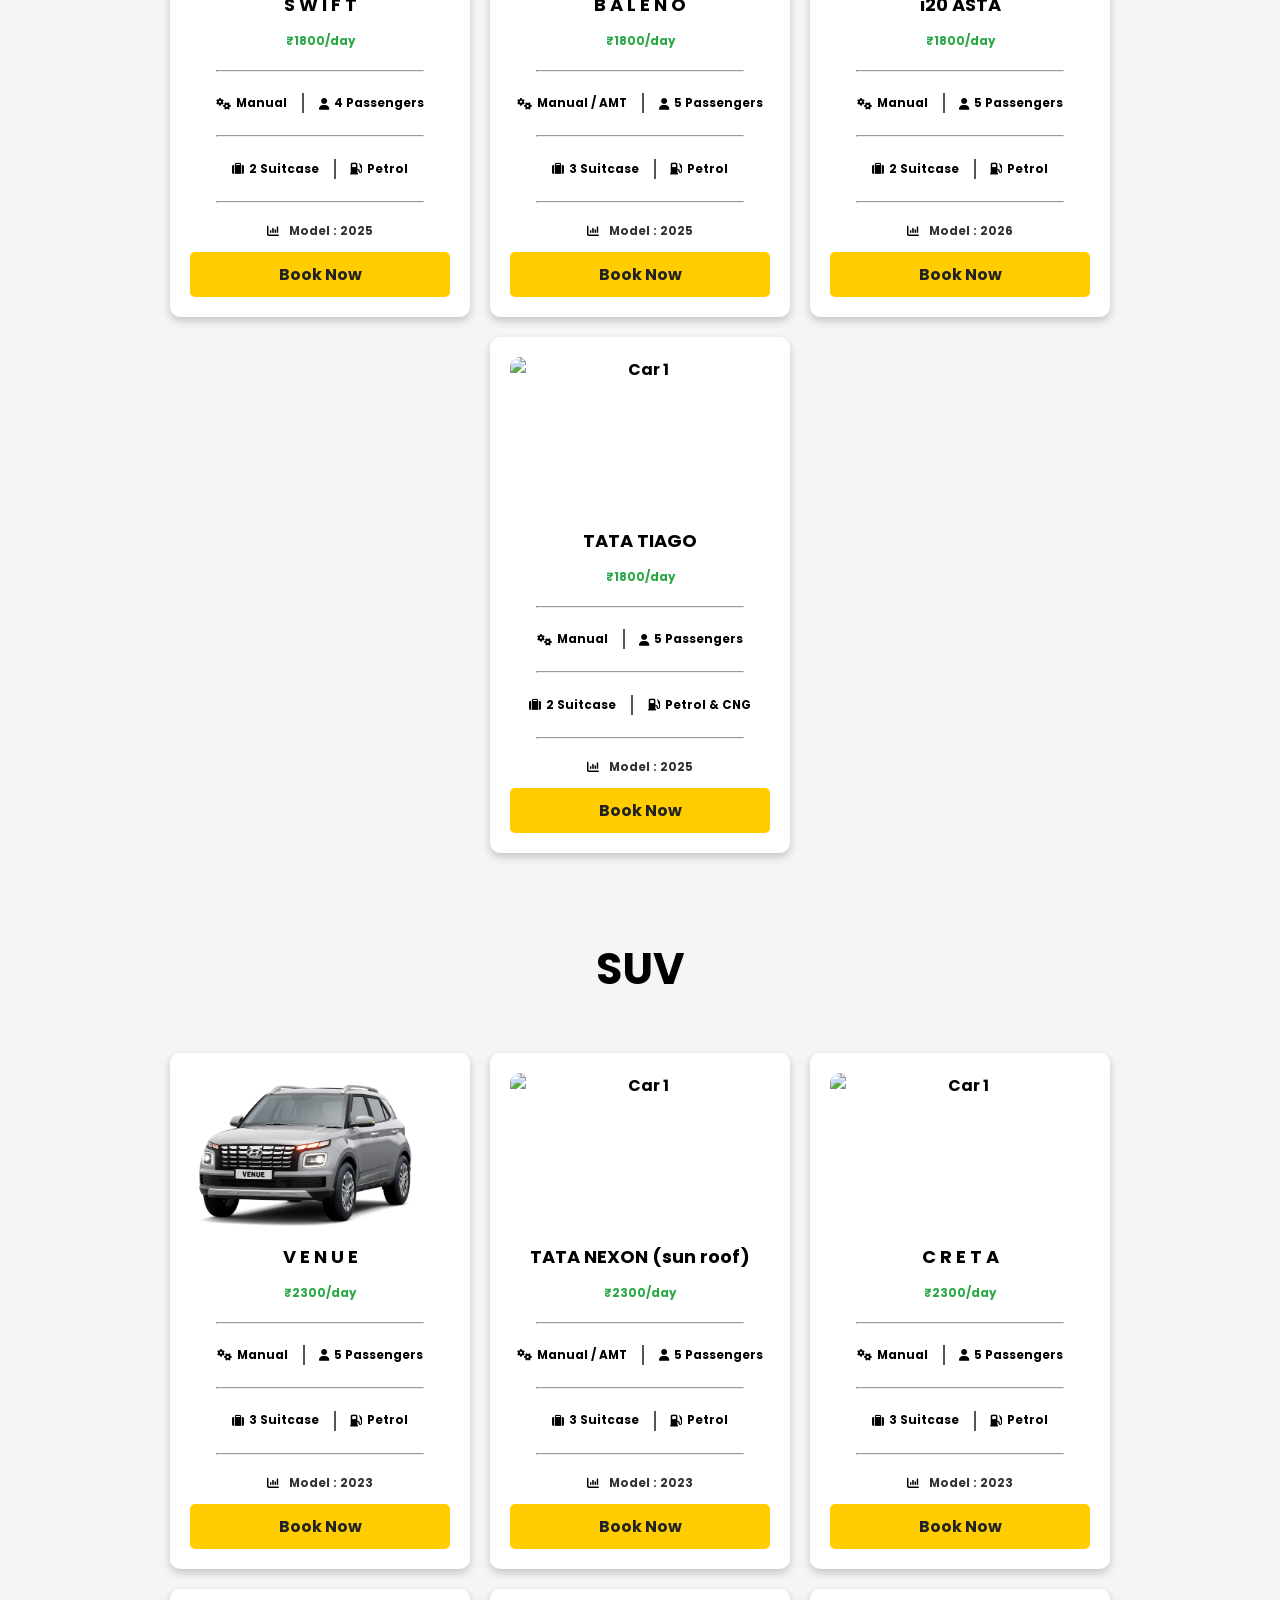
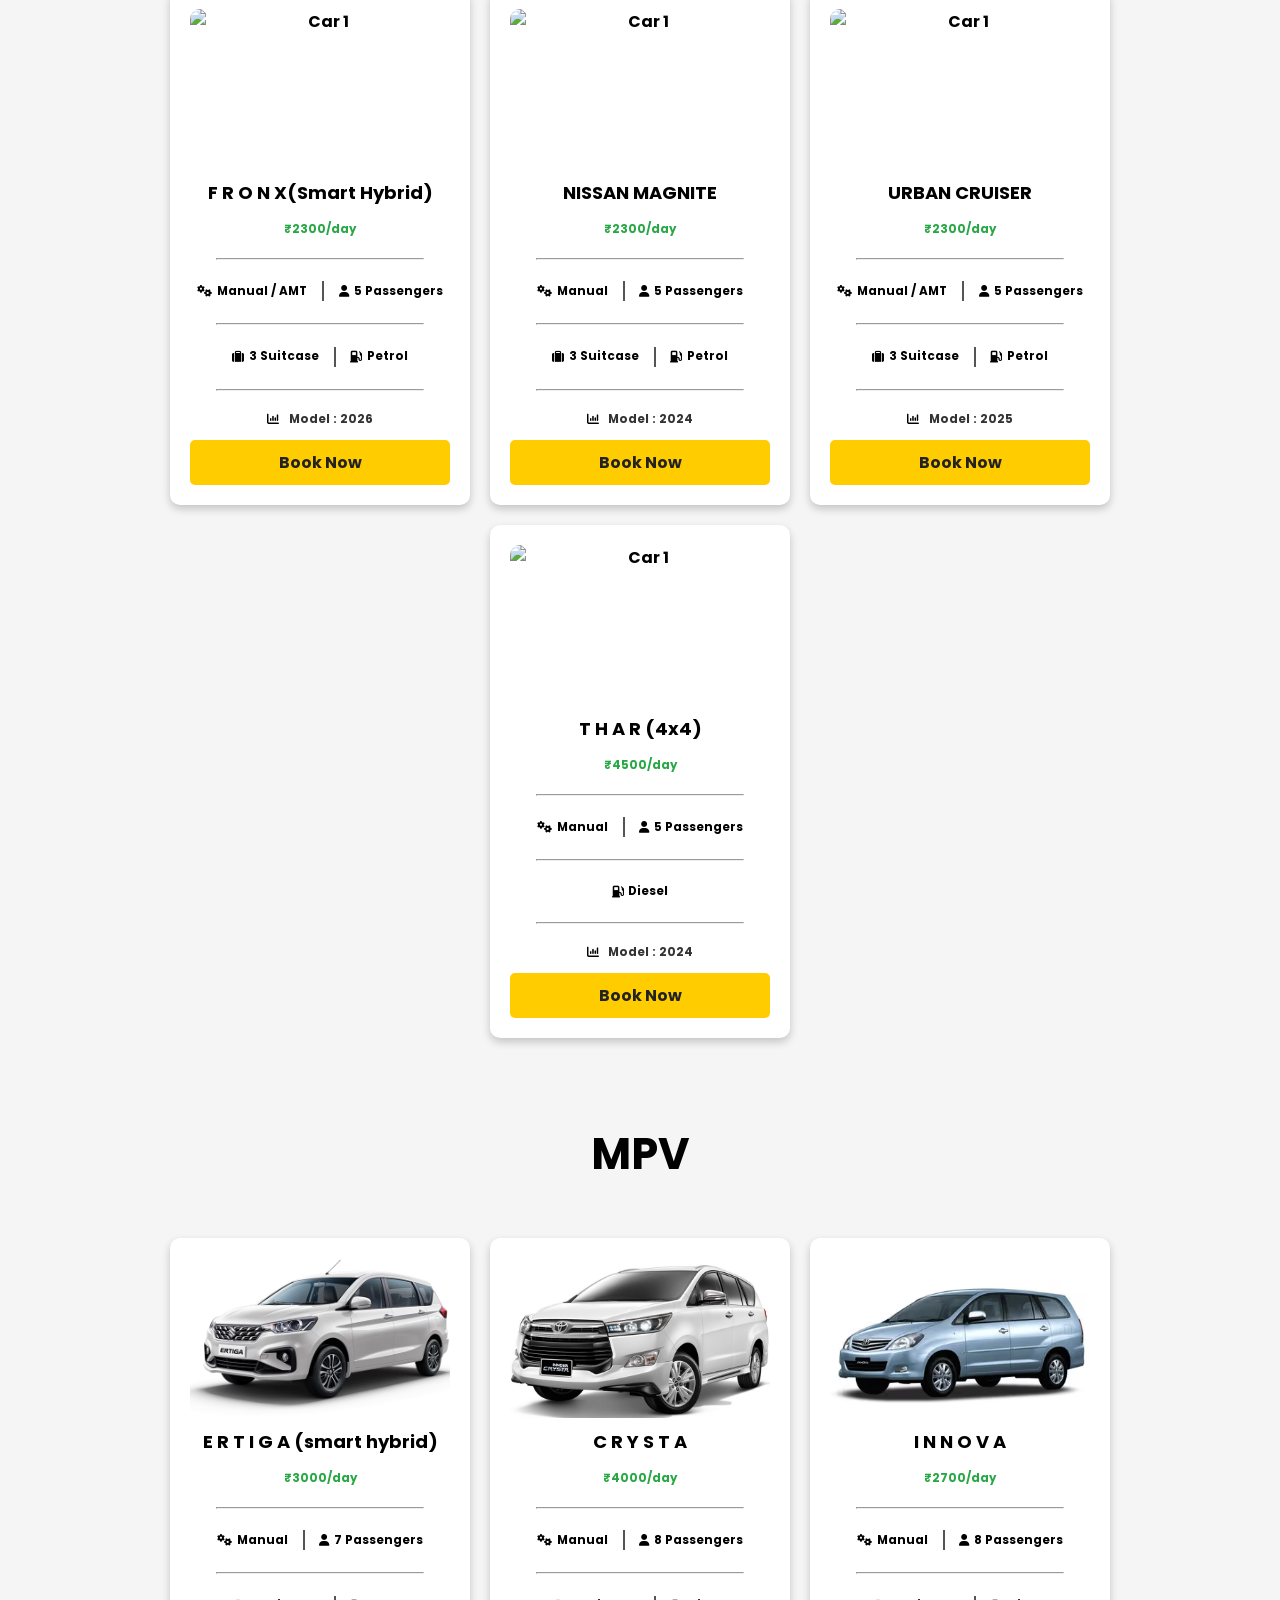
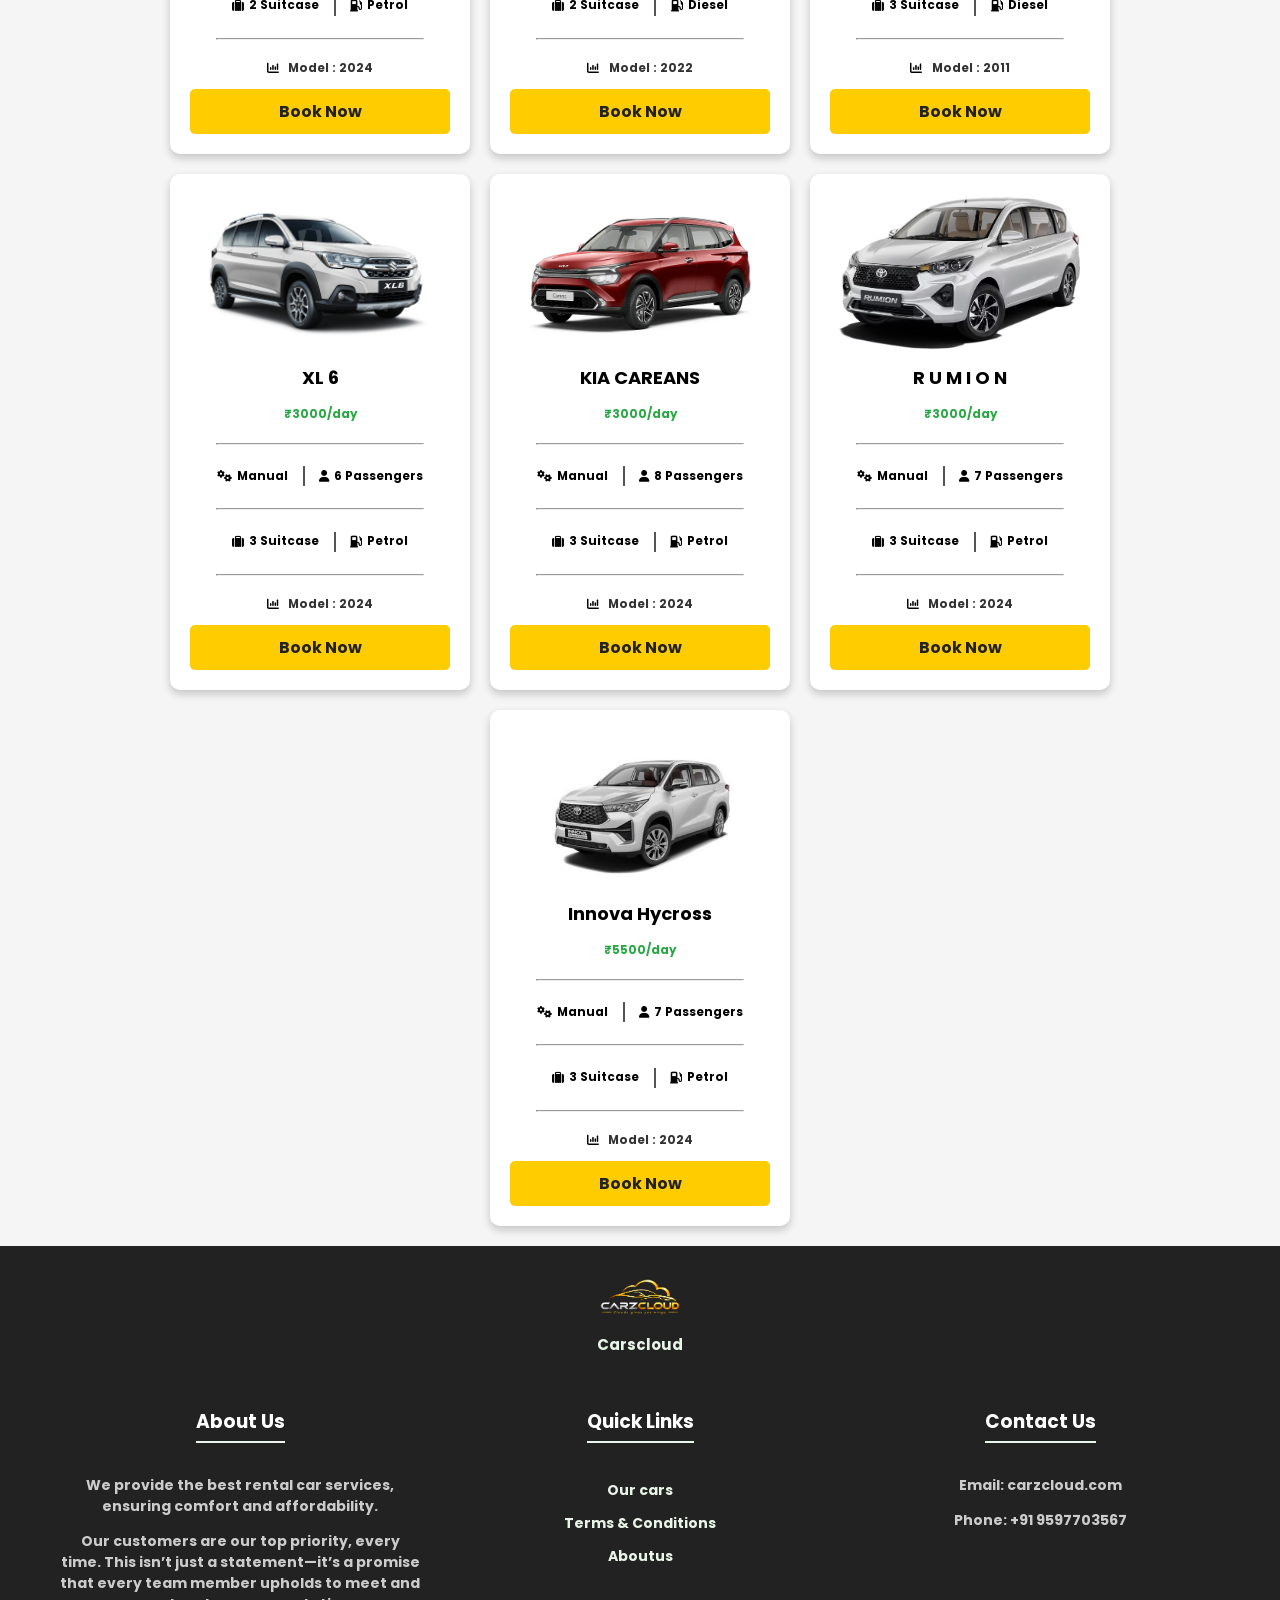
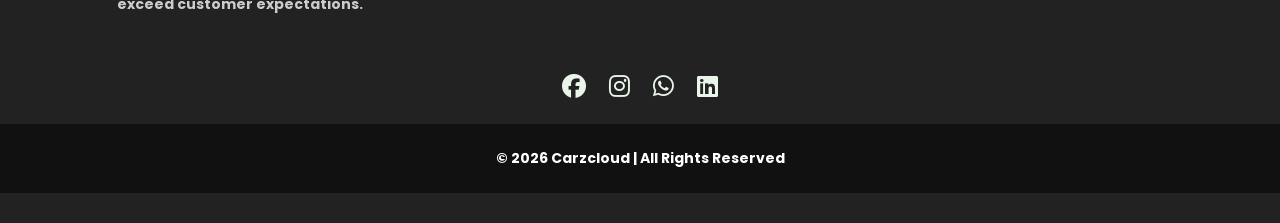
==== commit c8b49115: "Update CarzCloud website and fix car booking" ====
--- a/car.html
+++ b/car.html
@@ -45,7 +45,7 @@
     <a href="mailto:example@gmail.com" target="_blank">
         <i class="fa-solid fa-envelope"></i>
     </a>
-    <a href="https://www.instagram.com" target="_blank">
+    <a href="https://www.instagram.com/carzcloud.in?psln=NXhmYTh5NDllem9y&utm_source=qr" target="_blank">
         <i class="fa-brands fa-instagram"></i>
     </a>
     <a href="https://www.facebook.com" target="_blank">
@@ -128,445 +128,436 @@
     <button type="submit" class="search-btn">Search Again</button>
   </form>
 
-  <!-- SUV Section -->
-  <div id="suv-section" class="car-section " data-type="suv" >
-    <h4 id="suv">SUV</h4>
-    
+  <!-- Car categories copied from the current our-cars.html inventory. Existing car-card classes/styles are preserved. -->
+  <div id="sedan-section" class="car-section" data-type="sedan">
+    <h3 id="sedan">SEDAN</h3>
     <div class="car-container">
-<!-- Car 1 -->
- 
-<div class="car-card">
-  
-  <img src="venue-2.avif" alt="Venue">
-  <h4>V E N U E</h4>
-  <p class="car-price">₹2500/day</p>
-  <hr>
-  <p><i class="fas fa-cogs"></i> Manual <span class="vertical-line"></span> <i class="fas fa-user"></i> 5 Passengers</p>
-  <hr>
-  <p><i class="fas fa-suitcase"></i> 3 Suitcase <span class="vertical-line"></span> <i class="fas fa-gas-pump"></i> Petrol</p>
-  <hr>
-  <p class="car-year"><i class="fas fa-chart-column"></i> Model : 2023</p>
-  <a href="#" class="car-book-btn whatsapp-link" data-car="Venue">Book Now</a>
+      <div class="car-card">
+<img alt="Car 1" src="https://wheelz45.com/swift%20dzire.webp"/>
+<h4>SWIFT DZIRE </h4>
+<p class="car-price">₹2000/day</p> <!-- Price below car name -->
+<hr/>
+<p>
+<i class="fas fa-cogs"></i> Manual 
+            <span class="vertical-line"></span>
+<i class="fas fa-user"></i> 5 Passengers
+          </p>
+<hr/>
+<p>
+<i class="fas fa-suitcase"></i> 2 Suitcase 
+            <span class="vertical-line"></span>
+<i class="fas fa-gas-pump"></i> Petrol
+          </p>
+<hr/>
+<p class="car-year"><i class="fas fa-chart-column"></i> Model : 2024</p> <!-- Year with calendar icon -->
+<a class="car-book-btn whatsapp-link" data-car="Swift dzire" href="#">Book Now</a>
+</div> <div class="car-card">
+<img alt="Car 1" src="https://wheelz45.com/Ciaz.png"/>
+<h4> C I A Z (smart hybrid)</h4>
+<p class="car-price">₹2000/day</p> <!-- Price below car name -->
+<hr/>
+<p><i class="fas fa-cogs"></i> Manual 
+            <span class="vertical-line"></span> <i class="fas fa-user"></i> 5 Passengers</p>
+<hr/>
+<p><i class="fas fa-suitcase"></i> 1 Suitcase <span class="vertical-line"></span> <i class="fas fa-gas-pump"></i> Petrol</p>
+<hr/>
+<p class="car-year"><i class="fas fa-chart-column"></i> Model : 2024</p> <!-- Year with calendar icon -->
+<a class="car-book-btn whatsapp-link" data-car="Ciaz" href="#">Book Now</a>
+</div> <div class="car-card">
+<img alt="Car 1" src="https://wheelz45.com/honda-amaze.jpeg"/>
+<h4>HONDA AMAZE</h4>
+<p class="car-price">₹2000/day</p> <!-- Price below car name -->
+<hr/>
+<p><i class="fas fa-cogs"></i> Manual <span class="vertical-line"></span> <i class="fas fa-user"></i> 5 Passengers</p>
+<hr/>
+<p><i class="fas fa-suitcase"></i> 2 Suitcase <span class="vertical-line"></span> <i class="fas fa-gas-pump"></i> Petrol</p>
+<hr/>
+<p class="car-year"><i class="fas fa-chart-column"></i> Model : 2023</p> <!-- Year with calendar icon -->
+<a class="car-book-btn whatsapp-link" data-car="Honda Amaze" href="#">Book Now</a>
+</div> <div class="car-card">
+<img alt="Car 1" src="https://wheelz45.com/Aura.jpg"/>
+<h4>A U R A</h4>
+<p class="car-price">₹2000/day</p> <!-- Price below car name -->
+<hr/>
+<p><i class="fas fa-cogs"></i> Manual <span class="vertical-line"></span> <i class="fas fa-user"></i> 5 Passengers</p>
+<hr/>
+<p><i class="fas fa-suitcase"></i> 2 Suitcase <span class="vertical-line"></span> <i class="fas fa-gas-pump"></i> Petrol</p>
+<hr/>
+<p class="car-year"><i class="fas fa-chart-column"></i> Model : 2025</p> <!-- Year with calendar icon -->
+<a class="car-book-btn whatsapp-link" data-car="Aura" href="#">Book Now</a>
+</div> <div class="car-card">
+<img alt="Car 1" src="https://wheelz45.com/tata%20tigor.webp"/>
+<h4>TATA TIGOR</h4>
+<p class="car-price">₹2000/day</p> <!-- Price below car name -->
+<hr/>
+<p><i class="fas fa-cogs"></i> Manual <span class="vertical-line"></span> <i class="fas fa-user"></i> 5 Passengers</p>
+<hr/>
+<p><i class="fas fa-suitcase"></i> 2 Suitcase <span class="vertical-line"></span> <i class="fas fa-gas-pump"></i> Petrol</p>
+<hr/>
+<p class="car-year"><i class="fas fa-chart-column"></i> Model : 2025</p> <!-- Year with calendar icon -->
+<a class="car-book-btn whatsapp-link" data-car="Tata Tigor" href="#">Book Now</a>
+</div> <div class="car-card">
+<img alt="Car 1" src="https://wheelz45.com/honda%20city.jpg"/>
+<h4>HONDA CITY</h4>
+<p class="car-price">₹2000/day</p> <!-- Price below car name -->
+<hr/>
+<p><i class="fas fa-cogs"></i> Manual <span class="vertical-line"></span> <i class="fas fa-user"></i> 5 Passengers</p>
+<hr/>
+<p><i class="fas fa-suitcase"></i> 2 Suitcase <span class="vertical-line"></span> <i class="fas fa-gas-pump"></i> Petrol</p>
+<hr/>
+<p class="car-year"><i class="fas fa-chart-column"></i> Model : 2025</p> <!-- Year with calendar icon -->
+<a class="car-book-btn whatsapp-link" data-car="Honda City" href="#">Book Now</a>
+</div> <div class="car-card">
+<img alt="Car 1" src="https://stimg.cardekho.com/images/carexteriorimages/630x420/Volkswagen/Virtus/10617/1755846730435/front-left-side-47.jpg?tr=w-664"/>
+<h4>Volkswagen Virtus</h4>
+<p class="car-price">₹2000/day</p> <!-- Price below car name -->
+<hr/>
+<p><i class="fas fa-cogs"></i> Manual <span class="vertical-line"></span> <i class="fas fa-user"></i> 5 Passengers</p>
+<hr/>
+<p><i class="fas fa-suitcase"></i> 2 Suitcase <span class="vertical-line"></span> <i class="fas fa-gas-pump"></i> Petrol</p>
+<hr/>
+<p class="car-year"><i class="fas fa-chart-column"></i> Model : 2026</p> <!-- Year with calendar icon -->
+<a class="car-book-btn whatsapp-link" data-car="Volkswagen Virtus" href="#">Book Now</a>
+</div> <div class="car-card">
+<img alt="Car 1" src="nissan-sunny.avif"/>
+<h4>NISSAN SUNNY</h4>
+<p class="car-price">₹2000/day</p> <!-- Price below car name -->
+<hr/>
+<p><i class="fas fa-cogs"></i> Manual <span class="vertical-line"></span> <i class="fas fa-user"></i> 5 Passengers</p>
+<hr/>
+<p><i class="fas fa-suitcase"></i> 2 Suitcase <span class="vertical-line"></span> <i class="fas fa-gas-pump"></i> Diesel</p>
+<hr/>
+<p class="car-year"><i class="fas fa-chart-column"></i> Model : 2019</p> <!-- Year with calendar icon -->
+<a class="car-book-btn whatsapp-link" data-car="Nissan Sunny" href="#">Book Now</a>
 </div>
-
-<!-- You can add more cars with the same structure and different data-car values -->
-
-
-
-
-    <!-- Car 2 -->
-    <div class="car-card">
-      <img src="tata nexan.webp" alt="Tata Nexon">
-      <h4>TATA NEXON (Sun Roof)</h4>
-      <p class="car-price">₹2500/day</p>
-      <hr>
-      <p><i class="fas fa-cogs"></i> Manual <span class="vertical-line"></span> <i class="fas fa-user"></i> 5 Passengers</p>
-      <hr>
-      <p><i class="fas fa-suitcase"></i> 3 Suitcase <span class="vertical-line"></span> <i class="fas fa-gas-pump"></i> Petrol</p>
-      <hr>
-      <p class="car-year"><i class="fas fa-chart-column"></i> Model : 2023</p>
-      <a href="#" class="car-book-btn whatsapp-link" data-car="Tata Nexon">Book Now</a>
-    </div>
-
-    <!-- Car 3 -->
-    <div class="car-card">
-      <img src="creta.jpg" alt="Creta">
-      <h4>C R E T A</h4>
-      <p class="car-price">₹2500/day</p>
-      <hr>
-      <p><i class="fas fa-cogs"></i> Manual <span class="vertical-line"></span> <i class="fas fa-user"></i> 5 Passengers</p>
-      <hr>
-      <p><i class="fas fa-suitcase"></i> 3 Suitcase <span class="vertical-line"></span> <i class="fas fa-gas-pump"></i> Petrol</p>
-      <hr>
-      <p class="car-year"><i class="fas fa-chart-column"></i> Model : 2023</p>
-      <a href="#" class="car-book-btn whatsapp-link" data-car="Creta">Book Now</a>
-    </div>
-  </div>
-
-
-  <!--Hatchback-->
-
-  <div id="hatchback-section" class="car-section" data-type="hatchback"> 
-    
-  <h3 id="hatchback">HATCHBACK</h3>
-  
-  <div class="car-container">
-    <!-- Car 1 -->
-    <div class="car-card">
-        <img src="swift.png" alt="Car 1">
-        <h4>S W I F T</h4>
-        <p class="car-price">₹2000/day</p> <!-- Price below car name -->
-        <hr>
-        <p><i class="fas fa-cogs"></i> Manual <span class="vertical-line"></span> <i class="fas fa-user"></i> 4 Passengers</p>
-        <hr>
-        <p><i class="fas fa-suitcase"></i> 2 Suitcase <span class="vertical-line"></span> <i class="fas fa-gas-pump"></i> Petrol</p>
-        <hr>
-        <p class="car-year"><i class="fas fa-chart-column"></i> Model : 2024</p> <!-- Year with calendar icon -->
-        <a href="#" class="car-book-btn whatsapp-link" data-car="Swift">Book Now</a>
-    </div>
-
-    <!-- Car 2 -->
-    <div class="car-card">
-        <img src="baleno.jpg" alt="Car 1">
-        <h4>B A L E N O</h4>
-        <p class="car-price">₹2000/day</p> <!-- Price below car name -->
-        <hr>
-        <p><i class="fas fa-cogs"></i> Manual <span class="vertical-line"></span> <i class="fas fa-user"></i> 5 Passengers</p>
-        <hr>
-        <p><i class="fas fa-suitcase"></i>3 Suitcase <span class="vertical-line"></span> <i class="fas fa-gas-pump"></i> Petrol & Diesel</p>
-        <hr>
-        <p class="car-year"><i class="fas fa-chart-column"></i> Model : 2024</p> <!-- Year with calendar icon -->
-        <a href="#" class="car-book-btn whatsapp-link" data-car="Baleno">Book Now</a>
-    </div>
-
-    <!-- Car 3 -->
-    <div class="car-card">
-        <img src="i20 asta.webp" alt="Car 1">
-        <h4>i20  ASTA</h4>
-        <p class="car-price">₹2000/day</p> <!-- Price below car name -->
-        <hr>
-        <p><i class="fas fa-cogs"></i> Manual <span class="vertical-line"></span> <i class="fas fa-user"></i> 5 Passengers</p>
-        <hr>
-        <p><i class="fas fa-suitcase"></i> 2 Suitcase <span class="vertical-line"></span> <i class="fas fa-gas-pump"></i> Diesel</p>
-        <hr>
-        <p class="car-year"><i class="fas fa-chart-column"></i> Model : 2020</p> <!-- Year with calendar icon -->
-        <a href="#" class="car-book-btn whatsapp-link" data-car="i20 asta">Book Now</a>
-    </div>
-
-
-    <!-- Car 4 -->
-    <div class="car-card">
-        <img src="wagnor.png" alt="Car 1">
-        <h4>W A G N O R</h4>
-        <p class="car-price">₹2000/day</p> <!-- Price below car name -->
-        <hr>
-        <p><i class="fas fa-cogs"></i> Manual <span class="vertical-line"></span> <i class="fas fa-user"></i> 5 Passengers</p>
-        <hr>
-        <p><i class="fas fa-suitcase"></i> 2 Suitcase <span class="vertical-line"></span> <i class="fas fa-gas-pump"></i> Petrol & CNG</p>
-        <hr>
-        <p class="car-year"><i class="fas fa-chart-column"></i> Model : 2024</p> <!-- Year with calendar icon -->
-        <a href="#" class="car-book-btn whatsapp-link" data-car="Wagnor">Book Now</a>
-    </div>
-
-    
+    </div>
+  </div>
+
+  <div id="hatchback-section" class="car-section" data-type="hatchback">
+    <h3 id="hatchback">HATCHBACK</h3>
+    <div class="car-container">
+      <div class="car-card">
+<img alt="Car 1" src="swift.png"/>
+<h4>S W I F T</h4>
+<p class="car-price">₹1800/day</p> <!-- Price below car name -->
+<hr/>
+<p><i class="fas fa-cogs"></i> Manual <span class="vertical-line"></span> <i class="fas fa-user"></i> 4 Passengers</p>
+<hr/>
+<p><i class="fas fa-suitcase"></i> 2 Suitcase <span class="vertical-line"></span> <i class="fas fa-gas-pump"></i> Petrol</p>
+<hr/>
+<p class="car-year"><i class="fas fa-chart-column"></i> Model : 2025</p> <!-- Year with calendar icon -->
+<a class="car-book-btn whatsapp-link" data-car="Swift" href="#">Book Now</a>
+</div> <div class="car-card">
+<img alt="Car 1" src="baleno.jpg"/>
+<h4>B A L E N O</h4>
+<p class="car-price">₹1800/day</p> <!-- Price below car name -->
+<hr/>
+<p><i class="fas fa-cogs"></i> Manual / AMT <span class="vertical-line"></span> <i class="fas fa-user"></i> 5 Passengers</p>
+<hr/>
+<p><i class="fas fa-suitcase"></i>3 Suitcase <span class="vertical-line"></span> <i class="fas fa-gas-pump"></i> Petrol</p>
+<hr/>
+<p class="car-year"><i class="fas fa-chart-column"></i> Model : 2025</p> <!-- Year with calendar icon -->
+<a class="car-book-btn whatsapp-link" data-car="Baleno" href="#">Book Now</a>
+</div> <div class="car-card">
+<img alt="Car 1" src="i20 asta.webp"/>
+<h4>i20  ASTA</h4>
+<p class="car-price">₹1800/day</p> <!-- Price below car name -->
+<hr/>
+<p><i class="fas fa-cogs"></i> Manual <span class="vertical-line"></span> <i class="fas fa-user"></i> 5 Passengers</p>
+<hr/>
+<p><i class="fas fa-suitcase"></i> 2 Suitcase <span class="vertical-line"></span> <i class="fas fa-gas-pump"></i> Petrol</p>
+<hr/>
+<p class="car-year"><i class="fas fa-chart-column"></i> Model : 2026</p> <!-- Year with calendar icon -->
+<a class="car-book-btn whatsapp-link" data-car="i20 asta" href="#">Book Now</a>
+</div> <div class="car-card">
+<img alt="Car 1" src="https://asset.autocarindia.com/static/models/colors/20260528_093647_a4f71884.png?w=728&amp;q=75&amp;fm=auto"/>
+<h4>TATA TIAGO</h4>
+<p class="car-price">₹1800/day</p> <!-- Price below car name -->
+<hr/>
+<p><i class="fas fa-cogs"></i> Manual <span class="vertical-line"></span> <i class="fas fa-user"></i> 5 Passengers</p>
+<hr/>
+<p><i class="fas fa-suitcase"></i> 2 Suitcase <span class="vertical-line"></span> <i class="fas fa-gas-pump"></i> Petrol &amp; CNG</p>
+<hr/>
+<p class="car-year"><i class="fas fa-chart-column"></i> Model : 2025</p> <!-- Year with calendar icon -->
+<a class="car-book-btn whatsapp-link" data-car="Tata Tiago" href="#">Book Now</a>
 </div>
-
-  </div>
+    </div>
+  </div>
+
+  <div id="suv-section" class="car-section" data-type="suv">
+    <h3 id="suv">SUV</h3>
+    <div class="car-container">
+      <div class="car-card">
+<img alt="Car 1" src="venue-2.avif"/>
+<h4>V E N U E</h4>
+<p class="car-price">₹2300/day</p> <!-- Price below car name -->
+<hr/>
+<p><i class="fas fa-cogs"></i> Manual <span class="vertical-line"></span> <i class="fas fa-user"></i> 5 Passengers</p>
+<hr/>
+<p><i class="fas fa-suitcase"></i> 3 Suitcase <span class="vertical-line"></span> <i class="fas fa-gas-pump"></i> Petrol</p>
+<hr/>
+<p class="car-year"><i class="fas fa-chart-column"></i> Model : 2023</p> <!-- Year with calendar icon -->
+<a class="car-book-btn whatsapp-link" data-car="Venue" href="#">Book Now</a>
+</div> <div class="car-card">
+<img alt="Car 1" src="https://wheelz45.com/tata%20nexan.jpg"/>
+<h4>TATA NEXON (sun roof)</h4>
+<p class="car-price">₹2300/day</p> <!-- Price below car name -->
+<hr/>
+<p><i class="fas fa-cogs"></i> Manual / AMT<span class="vertical-line"></span> <i class="fas fa-user"></i> 5 Passengers</p>
+<hr/>
+<p><i class="fas fa-suitcase"></i> 3 Suitcase <span class="vertical-line"></span> <i class="fas fa-gas-pump"></i> Petrol</p>
+<hr/>
+<p class="car-year"><i class="fas fa-chart-column"></i> Model : 2023</p> <!-- Year with calendar icon -->
+<a class="car-book-btn whatsapp-link" data-car="Tata Nexon" href="#">Book Now</a>
+</div> <div class="car-card">
+<img alt="Car 1" src="https://wheelz45.com/creta-1.jpg"/>
+<h4>C R E T A</h4>
+<p class="car-price">₹2300/day</p> <!-- Price below car name -->
+<hr/>
+<p><i class="fas fa-cogs"></i> Manual <span class="vertical-line"></span> <i class="fas fa-user"></i> 5 Passengers</p>
+<hr/>
+<p><i class="fas fa-suitcase"></i> 3 Suitcase <span class="vertical-line"></span> <i class="fas fa-gas-pump"></i> Petrol</p>
+<hr/>
+<p class="car-year"><i class="fas fa-chart-column"></i> Model : 2023</p> <!-- Year with calendar icon -->
+<a class="car-book-btn whatsapp-link" data-car="Creta" href="#">Book Now</a>
+</div> <div class="car-card">
+<img alt="Car 1" src="https://wheelz45.com/Fronx.jpg"/>
+<h4>F R O N X(Smart Hybrid)</h4>
+<p class="car-price">₹2300/day</p> <!-- Price below car name -->
+<hr/>
+<p><i class="fas fa-cogs"></i> Manual / AMT <span class="vertical-line"></span> <i class="fas fa-user"></i> 5 Passengers</p>
+<hr/>
+<p><i class="fas fa-suitcase"></i> 3 Suitcase <span class="vertical-line"></span> <i class="fas fa-gas-pump"></i> Petrol</p>
+<hr/>
+<p class="car-year"><i class="fas fa-chart-column"></i> Model : 2026</p> <!-- Year with calendar icon -->
+<a class="car-book-btn whatsapp-link" data-car="Fronx" href="#">Book Now</a>
+</div> <div class="car-card">
+<img alt="Car 1" src="https://wheelz45.com/nissan.jpg"/>
+<h4>NISSAN MAGNITE</h4>
+<p class="car-price">₹2300/day</p> <!-- Price below car name -->
+<hr/>
+<p><i class="fas fa-cogs"></i> Manual <span class="vertical-line"></span> <i class="fas fa-user"></i> 5 Passengers</p>
+<hr/>
+<p><i class="fas fa-suitcase"></i> 3 Suitcase <span class="vertical-line"></span> <i class="fas fa-gas-pump"></i> Petrol</p>
+<hr/>
+<p class="car-year"><i class="fas fa-chart-column"></i> Model : 2024</p> <!-- Year with calendar icon -->
+<a class="car-book-btn whatsapp-link" data-car="Nissan Magnite" href="#">Book Now</a>
+</div> <div class="car-card">
+<img alt="Car 1" src="https://wheelz45.com/urban.jpg"/>
+<h4>URBAN CRUISER</h4>
+<p class="car-price">₹2300/day</p> <!-- Price below car name -->
+<hr/>
+<p><i class="fas fa-cogs"></i> Manual / AMT <span class="vertical-line"></span> <i class="fas fa-user"></i> 5 Passengers</p>
+<hr/>
+<p><i class="fas fa-suitcase"></i> 3 Suitcase <span class="vertical-line"></span> <i class="fas fa-gas-pump"></i> Petrol</p>
+<hr/>
+<p class="car-year"><i class="fas fa-chart-column"></i> Model : 2025</p> <!-- Year with calendar icon -->
+<a class="car-book-btn whatsapp-link" data-car="Urban Cruiser" href="#">Book Now</a>
+</div> <div class="car-card">
+<img alt="Car 1" src="https://images.financialexpressdigital.com/2022/09/mahindra-thar-updated-with-new-logo-colours-controls.jpg?w=1024"/>
+<h4>T H A R (4x4)</h4>
+<p class="car-price">₹4500/day</p> <!-- Price below car name -->
+<hr/>
+<p><i class="fas fa-cogs"></i> Manual <span class="vertical-line"></span> <i class="fas fa-user"></i> 5 Passengers</p>
+<hr/>
+<p> <i class="fas fa-gas-pump"></i> Diesel</p>
+<hr/>
+<p class="car-year"><i class="fas fa-chart-column"></i> Model : 2024</p> <!-- Year with calendar icon -->
+<a class="car-book-btn whatsapp-link" data-car="Thar" href="#">Book Now</a>
 </div>
-<div id="sedan-section" class="car-section" data-type="sedan"> <h3 id="sedan">SEDAN</h3>
-  <div class="car-container">
-      <!-- Car 1 -->
+    </div>
+  </div>
+
+  <div id="mpv-section" class="car-section" data-type="mpv">
+    <h3 id="mpv">MPV</h3>
+    <div class="car-container">
       <div class="car-card">
-          <img src="swift dzire-2.png" alt="Car 1">
-          <h4>SWIFT DZIRE </h4>
-          <p class="car-price">₹2200/day</p> <!-- Price below car name -->
-          <hr>
-          <p>
-              <i class="fas fa-cogs"></i> Manual 
-              <span class="vertical-line"></span> 
-              <i class="fas fa-user"></i> 5 Passengers
-            </p>
-            <hr>
-            <p>
-              <i class="fas fa-suitcase"></i> 2 Suitcase 
-              <span class="vertical-line"></span> 
-              <i class="fas fa-gas-pump"></i> Petrol
-            </p>
-            <hr>
-          <p class="car-year"><i class="fas fa-chart-column"></i> Model : 2024</p> <!-- Year with calendar icon -->
-            
-          <a href="#" class="car-book-btn whatsapp-link" data-car="Swift dzire">Book Now</a>
-      </div>
-      <!-- Car 2 -->
-      <div class="car-card">
-          <img src="Ciaz.png" alt="Car 1">
-          <h4> C I A Z (smart hybrid)</h4>
-          <p class="car-price">₹2200/day</p> <!-- Price below car name -->
-          <hr>
-          <p><i class="fas fa-cogs"></i> Manual 
-              <span class="vertical-line"></span> <i class="fas fa-user"></i> 5 Passengers</p>
-          <hr>
-          <p><i class="fas fa-suitcase"></i> 1 Suitcase <span class="vertical-line"></span> <i class="fas fa-gas-pump"></i> Petrol</p>
-          <hr>
-          <p class="car-year"><i class="fas fa-chart-column"></i> Model : 2024</p> <!-- Year with calendar icon -->
-          <a href="#" class="car-book-btn whatsapp-link" data-car="Ciaz">Book Now</a>
-      </div>
-      <!-- Car 3 -->
-      <div class="car-card">
-          <img src="honda-amaze.jpeg" alt="Car 1">
-          <h4>HONDA AMAZE</h4>
-          <p class="car-price">₹2200/day</p> <!-- Price below car name -->
-          <hr>
-          <p><i class="fas fa-cogs"></i> Manual <span class="vertical-line"></span> <i class="fas fa-user"></i> 5 Passengers</p>
-          <hr>
-          <p><i class="fas fa-suitcase"></i> 2 Suitcase <span class="vertical-line"></span> <i class="fas fa-gas-pump"></i> Petrol</p>
-          <hr>
-          <p class="car-year"><i class="fas fa-chart-column"></i> Model : 2018</p> <!-- Year with calendar icon -->
-          <a href="#" class="car-book-btn whatsapp-link" data-car="Honda Amaze">Book Now</a>
-      </div>
-  
-      
-  </div> </div>
-<div id="mpv-section" class="car-section" data-type="mpv"> <!--MPV-->
-  <h3 id="mpv">MPV</h3>
-  <div class="car-container">
-      
-      <!-- Car 1 -->
-      <div class="car-card">
-          <img src="ertiga.webp" alt="Car 1">
-          <h4>E R T I G A (smart hybrid)</h4>
-          <p class="car-price">₹3000/day</p> <!-- Price below car name -->
-          <hr>
-          <p><i class="fas fa-cogs"></i> Manual <span class="vertical-line"></span> <i class="fas fa-user"></i> 7 Passengers</p>
-          <hr>
-          <p><i class="fas fa-suitcase"></i> 2 Suitcase <span class="vertical-line"></span> <i class="fas fa-gas-pump"></i> Petrol</p>
-          <hr>
-          <p class="car-year"><i class="fas fa-chart-column"></i> Model : 2024</p> <!-- Year with calendar icon -->
-          <a href="#" class="car-book-btn whatsapp-link" data-car="Ertiga">Book Now</a>
-      </div>
-      <!-- Car 2 -->
-      <div class="car-card">
-          <img src="crista.jpg" alt="Car 1">
-          <h4> C R I S T A</h4>
-          <p class="car-price">₹3000/day</p> <!-- Price below car name -->
-          <hr>
-          <p><i class="fas fa-cogs"></i> Manual <span class="vertical-line"></span> <i class="fas fa-user"></i> 8 Passengers</p>
-          <hr>
-          <p><i class="fas fa-suitcase"></i> 2 Suitcase <span class="vertical-line"></span> <i class="fas fa-gas-pump"></i> Diesel</p>
-          <hr>
-          <p class="car-year"><i class="fas fa-chart-column"></i> Model : 2022</p> <!-- Year with calendar icon -->
-          <a href="#" class="car-book-btn whatsapp-link" data-car="Crista">Book Now</a>
-      </div>
-      <!-- Car 3 -->
-      <div class="car-card">
-          <img src="innova.avif" alt="Car 1">
-          <h4>I N N O V A</h4>
-          <p class="car-price">₹3000/day</p> <!-- Price below car name -->
-          <hr>
-          <p><i class="fas fa-cogs"></i> Manual <span class="vertical-line"></span> <i class="fas fa-user"></i> 8 Passengers</p>
-          <hr>
-          <p><i class="fas fa-suitcase"></i> 3 Suitcase <span class="vertical-line"></span> <i class="fas fa-gas-pump"></i> Diesel</p>
-          <hr>
-          <p class="car-year"><i class="fas fa-chart-column"></i> Model : 2011</p> <!-- Year with calendar icon -->
-          <a href="#" class="car-book-btn whatsapp-link" data-car="Innova">Book Now</a>
-      </div>
-  
-      <!-- Car 4 -->
-      <div class="car-card">
-          <img src="xl6.webp" alt="Car 1">
-          <h4>XL 6 </h4>
-          <p class="car-price">₹3000/day</p> <!-- Price below car name -->
-          <hr>
-          <p><i class="fas fa-cogs"></i> Manual <span class="vertical-line"></span> <i class="fas fa-user"></i> 6 Passengers</p>
-          <hr>
-          <p><i class="fas fa-suitcase"></i> 3 Suitcase <span class="vertical-line"></span> <i class="fas fa-gas-pump"></i> Petrol</p>
-          <hr>
-          <p class="car-year"><i class="fas fa-chart-column"></i> Model : 2024</p> <!-- Year with calendar icon -->
-          <a href="#" class="car-book-btn whatsapp-link" data-car="XL 6">Book Now</a>
-      </div>
-  
-      <!-- Car 5 -->
-      <div class="car-card">
-          <img src="kia.webp" alt="Car 1">
-          <h4>KIA CAREAMS</h4>
-          <p class="car-price">₹3000/day</p> <!-- Price below car name -->
-          <hr>
-          <p><i class="fas fa-cogs"></i> Manual <span class="vertical-line"></span> <i class="fas fa-user"></i> 8 Passengers</p>
-          <hr>
-          <p><i class="fas fa-suitcase"></i> 3 Suitcase <span class="vertical-line"></span> <i class="fas fa-gas-pump"></i> Petrol</p>
-          <hr>
-          <p class="car-year"><i class="fas fa-chart-column"></i> Model : 2024</p> <!-- Year with calendar icon -->
-          <a href="#" class="car-book-btn whatsapp-link" data-car="KIA Careams">Book Now</a>
-      </div>
-  
-      <!-- Car 6 -->
-      <div class="car-card">
-          <img src="rumion.avif" alt="Car 1">
-          <h4>R U M I O N</h4>
-          <p class="car-price">₹3000/day</p> <!-- Price below car name -->
-          <hr>
-          <p><i class="fas fa-cogs"></i> Manual <span class="vertical-line"></span> <i class="fas fa-user"></i> 7 Passengers</p>
-          <hr>
-          <p><i class="fas fa-suitcase"></i> 3 Suitcase <span class="vertical-line"></span> <i class="fas fa-gas-pump"></i> Petrol</p>
-          <hr>
-          <p class="car-year"><i class="fas fa-chart-column"></i> Model : 2024</p> <!-- Year with calendar icon -->
-          <a href="#" class="car-book-btn whatsapp-link" data-car="Rumion">Book Now</a>
-      </div>
-  
-        
-  
-      
-  </div>
-  </div>
-
-
-    <script>
-      //datetime-setup-js
-      document.addEventListener('DOMContentLoaded', function () {
-        const pickupDateInput = document.getElementById('pickup-date');
-        const pickupTimeInput = document.getElementById('pickup-time');
-        const dropoffDateInput = document.getElementById('dropoff-date');
-        const dropoffTimeInput = document.getElementById('dropoff-time');
-
-        // Pad single digits for time
-        function pad(n) {
-          return n < 10 ? '0' + n : n;
+<img alt="Car 1" src="ertiga.webp"/>
+<h4>E R T I G A (smart hybrid)</h4>
+<p class="car-price">₹3000/day</p> <!-- Price below car name -->
+<hr/>
+<p><i class="fas fa-cogs"></i> Manual <span class="vertical-line"></span> <i class="fas fa-user"></i> 7 Passengers</p>
+<hr/>
+<p><i class="fas fa-suitcase"></i> 2 Suitcase <span class="vertical-line"></span> <i class="fas fa-gas-pump"></i> Petrol</p>
+<hr/>
+<p class="car-year"><i class="fas fa-chart-column"></i> Model : 2024</p> <!-- Year with calendar icon -->
+<a class="car-book-btn whatsapp-link" data-car="Ertiga" href="#">Book Now</a>
+</div> <div class="car-card">
+<img alt="Car 1" src="crista.jpg"/>
+<h4> C R Y S T A</h4>
+<p class="car-price">₹4000/day</p> <!-- Price below car name -->
+<hr/>
+<p><i class="fas fa-cogs"></i> Manual <span class="vertical-line"></span> <i class="fas fa-user"></i> 8 Passengers</p>
+<hr/>
+<p><i class="fas fa-suitcase"></i> 2 Suitcase <span class="vertical-line"></span> <i class="fas fa-gas-pump"></i> Diesel</p>
+<hr/>
+<p class="car-year"><i class="fas fa-chart-column"></i> Model : 2022</p> <!-- Year with calendar icon -->
+<a class="car-book-btn whatsapp-link" data-car="Toyota Crysta" href="#">Book Now</a>
+</div> <div class="car-card">
+<img alt="Car 1" src="innova.avif"/>
+<h4>I N N O V A</h4>
+<p class="car-price">₹2700/day</p> <!-- Price below car name -->
+<hr/>
+<p><i class="fas fa-cogs"></i> Manual <span class="vertical-line"></span> <i class="fas fa-user"></i> 8 Passengers</p>
+<hr/>
+<p><i class="fas fa-suitcase"></i> 3 Suitcase <span class="vertical-line"></span> <i class="fas fa-gas-pump"></i> Diesel</p>
+<hr/>
+<p class="car-year"><i class="fas fa-chart-column"></i> Model : 2011</p> <!-- Year with calendar icon -->
+<a class="car-book-btn whatsapp-link" data-car="Innova" href="#">Book Now</a>
+</div> <div class="car-card">
+<img alt="Car 1" src="xl6.webp"/>
+<h4>XL 6 </h4>
+<p class="car-price">₹3000/day</p> <!-- Price below car name -->
+<hr/>
+<p><i class="fas fa-cogs"></i> Manual <span class="vertical-line"></span> <i class="fas fa-user"></i> 6 Passengers</p>
+<hr/>
+<p><i class="fas fa-suitcase"></i> 3 Suitcase <span class="vertical-line"></span> <i class="fas fa-gas-pump"></i> Petrol</p>
+<hr/>
+<p class="car-year"><i class="fas fa-chart-column"></i> Model : 2024</p> <!-- Year with calendar icon -->
+<a class="car-book-btn whatsapp-link" data-car="XL 6" href="#">Book Now</a>
+</div> <div class="car-card">
+<img alt="Car 1" src="kia.webp"/>
+<h4>KIA CAREANS</h4>
+<p class="car-price">₹3000/day</p> <!-- Price below car name -->
+<hr/>
+<p><i class="fas fa-cogs"></i> Manual <span class="vertical-line"></span> <i class="fas fa-user"></i> 8 Passengers</p>
+<hr/>
+<p><i class="fas fa-suitcase"></i> 3 Suitcase <span class="vertical-line"></span> <i class="fas fa-gas-pump"></i> Petrol</p>
+<hr/>
+<p class="car-year"><i class="fas fa-chart-column"></i> Model : 2024</p> <!-- Year with calendar icon -->
+<a class="car-book-btn whatsapp-link" data-car="Kia Carens" href="#">Book Now</a>
+</div> <div class="car-card">
+<img alt="Car 1" src="rumion.avif"/>
+<h4>R U M I O N</h4>
+<p class="car-price">₹3000/day</p> <!-- Price below car name -->
+<hr/>
+<p><i class="fas fa-cogs"></i> Manual <span class="vertical-line"></span> <i class="fas fa-user"></i> 7 Passengers</p>
+<hr/>
+<p><i class="fas fa-suitcase"></i> 3 Suitcase <span class="vertical-line"></span> <i class="fas fa-gas-pump"></i> Petrol</p>
+<hr/>
+<p class="car-year"><i class="fas fa-chart-column"></i> Model : 2024</p> <!-- Year with calendar icon -->
+<a class="car-book-btn whatsapp-link" data-car="Rumion" href="#">Book Now</a>
+</div> <div class="car-card">
+<img alt="Car 1" src="innova-Hy.png"/>
+<h4>Innova Hycross</h4>
+<p class="car-price">₹5500/day</p> <!-- Price below car name -->
+<hr/>
+<p><i class="fas fa-cogs"></i> Manual <span class="vertical-line"></span> <i class="fas fa-user"></i> 7 Passengers</p>
+<hr/>
+<p><i class="fas fa-suitcase"></i> 3 Suitcase <span class="vertical-line"></span> <i class="fas fa-gas-pump"></i> Petrol</p>
+<hr/>
+<p class="car-year"><i class="fas fa-chart-column"></i> Model : 2024</p> <!-- Year with calendar icon -->
+<a class="car-book-btn whatsapp-link" data-car="Innova Hycross" href="#">Book Now</a>
+</div>
+    </div>
+  </div>
+
+  <!-- Booking/filter behavior: one handler per control, no animation styles changed. -->
+  <script>
+    document.addEventListener('DOMContentLoaded', function () {
+      const form = document.getElementById('bookingForm');
+      const carTypeSelect = document.getElementById('carTypeSelect');
+      const pickupDate = document.getElementById('pickup-date');
+      const pickupTime = document.getElementById('pickup-time');
+      const dropoffDate = document.getElementById('dropoff-date');
+      const dropoffTime = document.getElementById('dropoff-time');
+      const sections = Array.from(document.querySelectorAll('.car-section'));
+      const phoneNumber = '919597703567';
+
+      function localDateValue(date) {
+        const pad = value => String(value).padStart(2, '0');
+        return `${date.getFullYear()}-${pad(date.getMonth() + 1)}-${pad(date.getDate())}`;
+      }
+
+      function filterCars(type, scrollToSection = false) {
+        const selectedType = (type || 'all').toLowerCase();
+        sections.forEach(section => {
+          section.style.display =
+            selectedType === 'all' || section.dataset.type === selectedType ? '' : 'none';
+        });
+        if (carTypeSelect) carTypeSelect.value = selectedType;
+        if (scrollToSection && selectedType !== 'all') {
+          const activeSection = sections.find(section => section.dataset.type === selectedType);
+          if (activeSection) activeSection.scrollIntoView({ behavior: 'smooth', block: 'start' });
         }
-
-        const now = new Date();
-
-        // Get current date and time in the correct format
-        const year = now.getFullYear();
-        const month = pad(now.getMonth() + 1); // Months are zero-based, so we add 1
-        const day = pad(now.getDate());
-        const hours = pad(now.getHours());
-        const minutes = pad(now.getMinutes());
-
-        // Format the date as YYYY-MM-DD and time as HH:MM
-        const currentDate = `${year}-${month}-${day}`;
-        const currentTime = `${hours}:${minutes}`;
-
-        // Set the min attribute to ensure users can't select a past date or time
-        pickupDateInput.min = currentDate;
-        dropoffDateInput.min = currentDate;
-
-        // Set the value of the inputs to the current date and time
-        pickupDateInput.value = currentDate;
-        pickupTimeInput.value = currentTime;
-        dropoffDateInput.value = currentDate;
-        dropoffTimeInput.value = currentTime;
+      }
+
+      // Keep booking dates valid without changing the page design or animation CSS.
+      const today = localDateValue(new Date());
+      pickupDate.min = today;
+      dropoffDate.min = today;
+      if (!pickupDate.value) pickupDate.value = today;
+      if (!pickupTime.value) pickupTime.value = '10:00';
+      if (!dropoffDate.value) dropoffDate.value = today;
+      if (!dropoffTime.value) dropoffTime.value = '12:00';
+
+      function updateDropoffMinimum() {
+        dropoffDate.min = pickupDate.value || today;
+        if (dropoffDate.value && pickupDate.value && dropoffDate.value < pickupDate.value) {
+          dropoffDate.value = pickupDate.value;
+        }
+      }
+      pickupDate.addEventListener('change', updateDropoffMinimum);
+
+      // Read query values sent from index.html and show the matching category.
+      const params = new URLSearchParams(window.location.search);
+      const pickupValue = params.get('pickup');
+      const dropoffValue = params.get('dropoff');
+      const queryType = (params.get('carType') || 'all').toLowerCase();
+
+      if (pickupValue) {
+        const [date, time] = pickupValue.split('T');
+        if (date) pickupDate.value = date;
+        if (time) pickupTime.value = time.slice(0, 5);
+      }
+      if (dropoffValue) {
+        const [date, time] = dropoffValue.split('T');
+        if (date) dropoffDate.value = date;
+        if (time) dropoffTime.value = time.slice(0, 5);
+      }
+      if (['sedan', 'hatchback', 'suv', 'mpv', 'all'].includes(queryType)) {
+        filterCars(queryType);
+      } else {
+        filterCars('all');
+      }
+      updateDropoffMinimum();
+
+      carTypeSelect.addEventListener('change', function () {
+        filterCars(this.value);
       });
-      //url-prefill-js
-      function getQueryParam(param) {
-        const urlParams = new URLSearchParams(window.location.search);
-        return urlParams.get(param);
-      }
-
-      // Pre-fill form
-      const pickupVal = getQueryParam("pickup");
-      const dropoffVal = getQueryParam("dropoff");
-      const carTypeVal = getQueryParam("carType");
-
-      if (pickupVal) document.getElementById("pickup-date").value = pickupVal.split("T")[0];
-      if (dropoffVal) document.getElementById("dropoff-date").value = dropoffVal.split("T")[0];
-      if (carTypeVal) document.getElementById("carType").value = carTypeVal;
-
-      // Show only matching section
-      const carSections = document.querySelectorAll('.car-section');
-carSections.forEach(section => {
-  if (section.dataset.type === carTypeVal) {
-    section.style.display = 'block'; // or 'flex' if you're using flex layout
-  } else {
-    section.style.display = 'none';
-  }
-});
-
-
-      // Form-submit-js
-      document.getElementById("bookingForm").addEventListener("submit", function (e) {
-        e.preventDefault(); // Prevent form from submitting normally
-
-        const pickupDate = document.getElementById("pickup-date").value;
-        const pickupTime = document.getElementById("pickup-time").value;
-        const dropoffDate = document.getElementById("dropoff-date").value;
-        const dropoffTime = document.getElementById("dropoff-time").value;
-        const carType = document.getElementById("carType").value;
-
-        if (!pickupDate || !pickupTime || !dropoffDate || !dropoffTime || !carType) {
-          alert("Please fill in all fields!");
+
+      form.addEventListener('submit', function (event) {
+        event.preventDefault();
+        if (!pickupDate.value || !pickupTime.value || !dropoffDate.value || !dropoffTime.value) {
+          alert('Please fill in all booking fields.');
           return;
         }
-
-        const pickup = `${pickupDate}T${pickupTime}`;
-        const dropoff = `${dropoffDate}T${dropoffTime}`;
-        const query = `pickup=${encodeURIComponent(pickup)}&dropoff=${encodeURIComponent(dropoff)}&carType=${encodeURIComponent(carType)}`;
-        window.location.href = `car.html?${query}`;
+        const pickup = new Date(`${pickupDate.value}T${pickupTime.value}`);
+        const dropoff = new Date(`${dropoffDate.value}T${dropoffTime.value}`);
+        if (pickup < new Date()) {
+          alert('Pick-up date and time cannot be in the past.');
+          return;
+        }
+        if (dropoff <= pickup) {
+          alert('Drop-off must be after pick-up.');
+          return;
+        }
+        filterCars(carTypeSelect.value, true);
       });
-    </script>
-
-    <!--whatsapp-handler-js -->
-    <script>
-      const phoneNumber = '919597703567'; // Your WhatsApp number in international format (without +)
-    
-      // Attach click listener to all buttons with the class .whatsapp-link
-      document.querySelectorAll('.whatsapp-link').forEach(button => {
-        button.addEventListener('click', function (e) {
-          e.preventDefault();
-    
-          // Get the car name from the clicked button
-          const carName = this.getAttribute('data-car');
-    
-          // Get pickup and dropoff values
-          const pickupDate = document.getElementById("pickup-date").value;
-          const pickupTime = document.getElementById("pickup-time").value;
-          const dropoffDate = document.getElementById("dropoff-date").value;
-          const dropoffTime = document.getElementById("dropoff-time").value;
-    
-          // Format the WhatsApp message
-          const message = `Hi, I would like to book a car.\n\n Pick-Up: ${pickupDate} at ${pickupTime}\n Drop-Off: ${dropoffDate} at ${dropoffTime}\n  Selected Car: ${carName}`;
-    
-          // Create the WhatsApp URL
-          const whatsappURL = `https://wa.me/${phoneNumber}?text=${encodeURIComponent(message)}`;
-    
-          // Open WhatsApp in a new tab
-          window.open(whatsappURL, '_blank');
+
+      // One WhatsApp click handler only, so each booking opens one message to the site contact.
+      document.querySelectorAll('.whatsapp-link').forEach(link => {
+        link.addEventListener('click', function (event) {
+          event.preventDefault();
+          const carName = this.dataset.car || this.closest('.car-card')?.querySelector('h4')?.textContent.trim() || 'selected car';
+          const message = `Hi, I would like to book a car.\n\nPick-Up: ${pickupDate.value} at ${pickupTime.value}\nDrop-Off: ${dropoffDate.value} at ${dropoffTime.value}\nSelected Car: ${carName}`;
+          window.open(`https://wa.me/${phoneNumber}?text=${encodeURIComponent(message)}`, '_blank', 'noopener');
         });
       });
-    </script>
-    <!-- Cars Filterations-js-->
-    <script>
-      document.getElementById('carTypeSelect').addEventListener('change', function () {
-        const selected = this.value;
-        const sections = document.querySelectorAll('.car-section');
-    
-        sections.forEach(section => {
-          if (selected === 'all' || section.dataset.type === selected) {
-            section.style.display = 'block';
-          } else {
-            section.style.display = 'none';
-          }
-        });
-      });
-    </script>
-    <!--smooth-scroll-filter-js-->
-    <script>
-      document.getElementById("bookingForm").addEventListener("submit", function(e) {
-        e.preventDefault();
-    
-        const selectedType = document.getElementById("carType").value;
-        const carSections = document.querySelectorAll(".car-section");
-    
-        carSections.forEach(section => {
-          if (section.dataset.type === selectedType) {
-            section.style.display = "block";
-          } else {
-            section.style.display = "none";
-          }
-        });
-    
-        const activeSection = document.querySelector(`.car-section[data-type="${selectedType}"]`);
-        if (activeSection) {
-          activeSection.scrollIntoView({ behavior: "smooth" });
-        }
-      });
-    
-      document.querySelectorAll(".whatsapp-link").forEach(button => {
-        button.addEventListener("click", function (e) {
-          e.preventDefault();
-          const carName = this.dataset.car;
-          const pickupDate = document.getElementById("pickup-date").value;
-          const pickupTime = document.getElementById("pickup-time").value;
-          const dropoffDate = document.getElementById("dropoff-date").value;
-          const dropoffTime = document.getElementById("dropoff-time").value;
-    
-          const message = `Hi! I want to book the ${carName}.\nPickup: ${pickupDate} at ${pickupTime}\nDropoff: ${dropoffDate} at ${dropoffTime}`;
-          const whatsappURL = `https://wa.me/919500423279?text=${encodeURIComponent(message)}`;
-    
-          window.open(whatsappURL, "_blank");
-        });
-      });
-    </script>
-    
+    });
+  </script>
+
+
     <!--Footer-->
      <!--Footer-->
  <footer class="footer">
@@ -602,7 +593,7 @@
 
   <div class="fsocial-links">
       <a href="https://facebook.com" target="_blank"><i class="fab fa-facebook"></i></a>
-      <a href="https://www.instagram.com/wheelz_45/profilecard/?igsh=aXlkZXZvZGpjbXlo" target="_blank"><i class="fab fa-instagram"></i></a>
+      <a href="https://www.instagram.com/carzcloud.in?psln=NXhmYTh5NDllem9y&utm_source=qr" target="_blank"><i class="fab fa-instagram"></i></a>
       <a href="https://wa.me/919876543210" target="_blank"><i class="fab fa-whatsapp"></i></a>
       <a href="https://linkedin.com" target="_blank"><i class="fab fa-linkedin"></i></a>
   </div>
